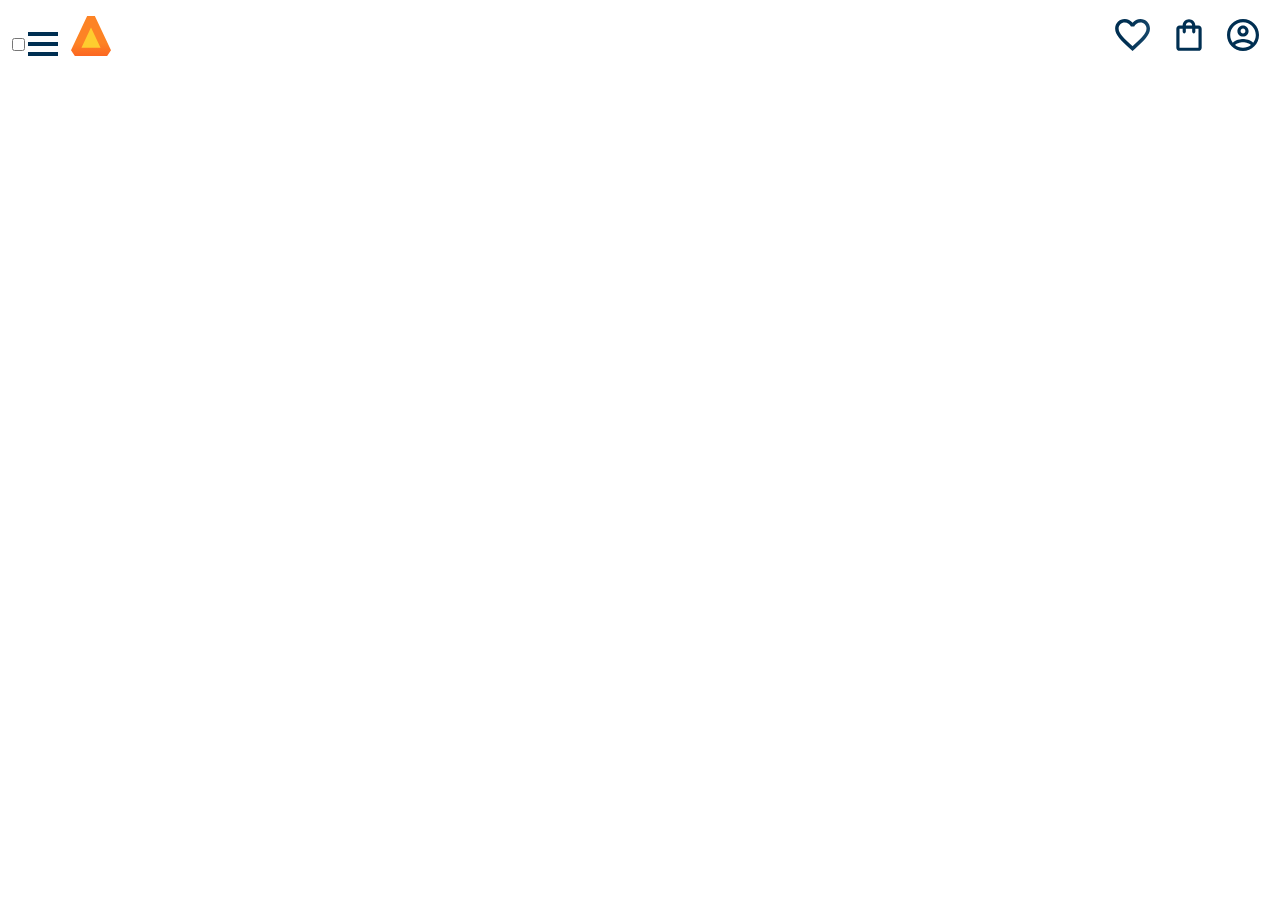
==== index.html @ a03c92f1 "Alfa 0.5V" ====
<!-- 
    
    Criador: Thiago Abraao
    Data inicial: 24/01/2024
    Data final: indefindo 
    Objetivo: Meu terceiro projeto da Alura 
    
-->

<!DOCTYPE html>
<html lang="pt_br">

<!-- --------------------------------------------------------------------------------------------------------------------- -->

<head>
   
    <meta charset="UTF-8">
    <meta name="viewport" content="width=device-width, initial-scale=1.0">
    <title>AluraBooks</title>
    
    <link rel="stylesheet" type="text/css" href="./CSS/reset.css"> 
    <link rel="stylesheet" type="text/css" href="./CSS/pagina-principal.css "> 
    <link rel="stylesheet" type="text/css" href="./CSS/header/pagina-principal.header.css "> 

</head>

<!-- --------------------------------------------------------------------------------------------------------------------- -->

<body class="pagina-principal">

    <header class="cabecalho">

        <section class="cabecalho__menu">

            <div class="container cabecalho__menu__esquerda">

                <input type="checkbox" id="menu" class="container__botao">
                <label for="menu"
                    
                    span class="cabecalho__menu__hamburguer">
                    </span>
                
                </label>
                
                <ul class="cabecalho__menu__lista__menu">

                    <li class="cabecalho__menu__lista__menu__titulo">
                        Categorias
                    </li>

                    <li class="cabecalho__menu__lista__menu__intem">
                        <a 
                        href= " " target="_blank" class="cabecalho__menu__lista__menu__link"> <!-- não vai ter link -->
                        Programação
                        </a>
                    </li>

                    <li class="cabecalho__menu__lista__menu__intem">
                        <a 
                        href= " " target="_blank" class="cabecalho__menu__lista__menu__link"> <!-- não vai ter link -->
                        front-end
                        </a>
                    </li>

                    <li class="cabecalho__menu__lista__menu__intem">
                        <a 
                        href= " " target="_blank" class="cabecalho__menu__lista__menu__link"> <!-- não vai ter link -->
                        infraestrutura
                        </a>
                    </li>

                    <li class="cabecalho__menu__lista__menu__intem">
                        <a 
                        href= " " target="_blank" class="cabecalho__menu__lista__menu__link"> <!-- não vai ter link -->
                        business
                        </a>
                    </li>

                    <li class="cabecalho__menu__lista__menu__intem">
                        <a 
                        href= " " target="_blank" class="cabecalho__menu__lista__menu__link"> <!-- não vai ter link -->
                        desing & ux
                        </a>
                    </li>

                </ul>
            
                <img class="container__imagem"
                            
                    src="./Imagens/imagens-codigo/Logo.svg"  alt="icone do site" 
                    
                >

            </div>

            <div class="container cabecalho__menu__direita">

                <a 
                        
                    href= " " target="_blank"> <!-- não vai ter link -->
                    <img class="container__imagem" src="./Imagens/imagens-codigo/Favoritos.svg" alt="icone dos favoritos" >  
                        
                </a>

                <a 
                        
                    href= " " target="_blank"> <!-- não vai ter link -->
                    <img class="container__imagem" src="./Imagens/imagens-codigo/Compras.svg" alt="icone do carrinho de compras"  >  
                        
                </a>

                <a 
                        
                    href= " " target="_blank"> <!-- não vai ter link -->
                    <img class="container__imagem" src="./Imagens/imagens-codigo/Usuario.svg" alt="icone do perfil de usuario"  > 
                        
                </a>

            </div>

        </section>

    </header>

    <!-- --------------------------------------------------------------------------------------------------------------------- -->

    <main>

        <!-- sem conteudo ainda -->

    </main>

    <!-- --------------------------------------------------------------------------------------------------------------------- -->

    <footer>

        <!-- sem conteudo ainda -->

    </footer>

    <!-- --------------------------------------------------------------------------------------------------------------------- -->

</body>    

<!-- --------------------------------------------------------------------------------------------------------------------- -->

</html>
---- CSS/pagina-principal.css ----
/* fontes */

@import url('https://fonts.googleapis.com/css2?family=Poppins:wght@300;400;500;700&display=swap');

/* Variaveis globais */
:root {

    /* estilização */
    --cor-primaria: #FFFFFF;
    --cor-secundaria: #000000;
    --cor-terciaria: linear-gradient(98deg, #002F52 35.49%, #326589 165.37%);
    --cor-quartenaria: #EB9B00;

    --cor-primaria-interacao: #d3d3d3;

    --fonte-principal: "Poppins"

}

/* pagina toda */
.pagina-principal {

    /* estilização */
    background-color: var(--cor-primaria);
    font-family: var(--fonte-principal);
    font-size: 16px;
    font-weight: 400;

}

/* conteudo central da pagina */
/* _______________________________________________________________________________________ */

/*sem conteudo ainda*/

/* conteudo rodape da pagina */
/* _______________________________________________________________________________________ */

/*sem conteudo ainda*/

/* resposividade para celular */
/* _______________________________________________________________________________________ */

/*sem conteudo ainda*/
---- CSS/header/pagina-principal.header.css ----
/* conteudo cabecalho da pagina */
/* _______________________________________________________________________________________ */

@import url(./pagina-principal.header.hamburgue.css);

.cabecalho__menu {

    display: flex;
    align-items: center;
    justify-content: space-between;

    margin: 1em 0.5em 1em 0.5em;
    position: relative;

}

.container__botao:checked ~ .cabecalho__menu__lista__menu{

    display: block;

}     

.cabecalho__menu__lista__menu {

    display: none;
    position: absolute;
    top: 100%;
    width: 55vw;
    background-color: var(--cor-primaria-interacao);
    box-shadow: 5px 5px 10px rgba(0, 0, 0, 0.3);

}    

.container {

    display: flex;
    align-items: center;

}

.cabecalho__menu__lista__menu__titulo {

    padding: 1em;
    color: var(--cor-quartenaria);
    font-weight: 700;
}  

.cabecalho__menu__lista__menu__intem {

    padding: 1em;

}

.cabecalho__menu__lista__menu__link {

    background: var(--cor-terciaria);
    background-clip: text;
    -webkit-background-clip: text;
    -webkit-text-fill-color: transparent;
    text-transform: uppercase;

}    

.container__imagem {

    margin: 0em 0.8em 1em 0.8em;

}
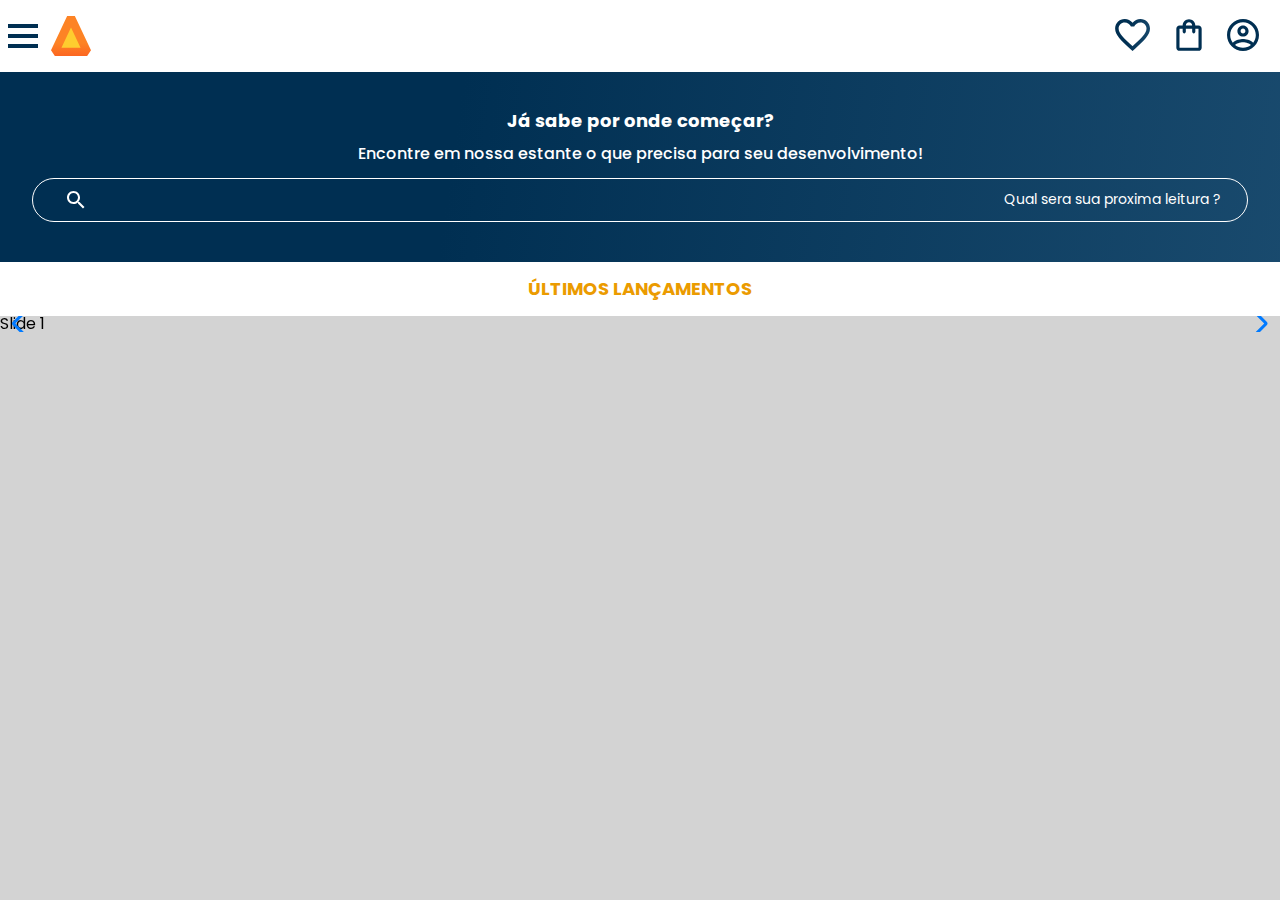
==== commit 9b5ae72d: "Alfa 0.5V" ====
--- a/index.html
+++ b/index.html
@@ -19,8 +19,15 @@
     <title>AluraBooks</title>
     
     <link rel="stylesheet" type="text/css" href="./CSS/reset.css"> 
+
+    <link
+    rel="stylesheet"
+    href="https://cdn.jsdelivr.net/npm/swiper@11/swiper-bundle.min.css"
+    />
+
     <link rel="stylesheet" type="text/css" href="./CSS/pagina-principal.css "> 
     <link rel="stylesheet" type="text/css" href="./CSS/header/pagina-principal.header.css "> 
+    <link rel="stylesheet" type="text/css" href="./CSS/Main/pagina-principal.main.css "> 
 
 </head>
 
@@ -112,7 +119,7 @@
                 <a 
                         
                     href= " " target="_blank"> <!-- não vai ter link -->
-                    <img class="container__imagem" src="./Imagens/imagens-codigo/Usuario.svg" alt="icone do perfil de usuario"  > 
+                    <img class="container__imagem" src="./Imagens/imagens-codigo/Usuario.svg" alt="icone do perfil de usuario"> 
                         
                 </a>
 
@@ -124,21 +131,78 @@
 
     <!-- --------------------------------------------------------------------------------------------------------------------- -->
 
-    <main>
+    <main class="conteudo__principal">
+
+        <section class="conteudo__principal__banner">
+
+            <h2 class="conteudo__principal__banner__titulo">
+
+                Já sabe por onde começar?
+
+            </h2>
+
+            <p class="conteudo__principal__banner__paragrafo">
+
+                Encontre em nossa estante o que precisa para seu desenvolvimento!
+
+            </p>
+
+            <input type="search" class="conteudo__principal__banner__caixa__de__pesquisa" placeholder="Qual sera sua proxima leitura ?">
+
+
+        </section>
+
+        <section class="conteudo__principal__carrossel">
+
+            <h2  class="conteudo__principal__carrossel__titulo">
+
+                últimos lançamentos
+
+            </h2>
+
+            <!-- Slider main container -->
+            <div class="swiper">
+            <!-- Additional required wrapper -->
+            <div class="swiper-wrapper">
+            <!-- Slides -->
+            <div class="swiper-slide">Slide 1</div>
+            <div class="swiper-slide">Slide 2</div>
+            <div class="swiper-slide">Slide 3</div>
+            ...
+            </div>
+            <!-- If we need pagination -->
+            <div class="swiper-pagination"></div>
+  
+            <!-- If we need navigation buttons -->
+            <div class="swiper-button-prev"></div>
+            <div class="swiper-button-next"></div>
+  
+            <!-- If we need scrollbar -->
+            <div class="swiper-scrollbar"></div>
+            </div>
+            
+        </section>
+
+        <section class="conteudo__principal__card__sugestao">
+
+            <!-- sem conteudo ainda -->
+
+        </section>
+
+    </main>
+
+    <!-- --------------------------------------------------------------------------------------------------------------------- -->
+
+    <footer>
 
         <!-- sem conteudo ainda -->
 
-    </main>
+    </footer>
 
     <!-- --------------------------------------------------------------------------------------------------------------------- -->
 
-    <footer>
-
-        <!-- sem conteudo ainda -->
-
-    </footer>
-
-    <!-- --------------------------------------------------------------------------------------------------------------------- -->
+
+    <script src="https://cdn.jsdelivr.net/npm/swiper@11/swiper-bundle.min.js"></script>
 
 </body>    
 
--- a/CSS/pagina-principal.css
+++ b/CSS/pagina-principal.css
@@ -1,3 +1,6 @@
+/* todo o conteudo da pagina  */
+/* _______________________________________________________________________________________ */
+
 /* fontes */
 
 @import url('https://fonts.googleapis.com/css2?family=Poppins:wght@300;400;500;700&display=swap');
@@ -10,7 +13,9 @@
     --cor-secundaria: #000000;
     --cor-terciaria: linear-gradient(98deg, #002F52 35.49%, #326589 165.37%);
     --cor-quartenaria: #EB9B00;
+    --cor-quintenaria: #d3d3d3;
 
+    
     --cor-primaria-interacao: #d3d3d3;
 
     --fonte-principal: "Poppins"
@@ -21,7 +26,7 @@
 .pagina-principal {
 
     /* estilização */
-    background-color: var(--cor-primaria);
+    background-color: var(--cor-quintenaria);
     font-family: var(--fonte-principal);
     font-size: 16px;
     font-weight: 400;
--- a/CSS/header/pagina-principal.header.css
+++ b/CSS/header/pagina-principal.header.css
@@ -2,6 +2,12 @@
 /* _______________________________________________________________________________________ */
 
 @import url(./pagina-principal.header.hamburgue.css);
+
+.cabecalho {
+
+    background-color: var(--cor-primaria);
+
+}   
 
 .cabecalho__menu {
 
@@ -9,22 +15,28 @@
     align-items: center;
     justify-content: space-between;
 
-    margin: 1em 0.5em 1em 0.5em;
+    padding: 1em 0.5em 1em 0.5em;
     position: relative;
 
 }
+
+.container__botao {
+
+    display: none;
+
+}    
 
 .container__botao:checked ~ .cabecalho__menu__lista__menu{
 
     display: block;
 
-}     
+}
 
 .cabecalho__menu__lista__menu {
 
     display: none;
     position: absolute;
-    top: 100%;
+    top: 130%;
     width: 55vw;
     background-color: var(--cor-primaria-interacao);
     box-shadow: 5px 5px 10px rgba(0, 0, 0, 0.3);
@@ -36,7 +48,9 @@
     display: flex;
     align-items: center;
 
+
 }
+
 
 .cabecalho__menu__lista__menu__titulo {
 
@@ -63,6 +77,6 @@
 
 .container__imagem {
 
-    margin: 0em 0.8em 1em 0.8em;
+    margin: 0em 0.8em 0em 0.8em;
 
 }   
--- a/CSS/Main/pagina-principal.main.css
+++ b/CSS/Main/pagina-principal.main.css
@@ -0,0 +1,6 @@
+/* todo o conteudo principal  */
+/* _______________________________________________________________________________________ */
+
+@import url("../Main/pagina-principal.main-banner.css");
+@import url("../Main/pagina-principal.main-carrossel.css");
+
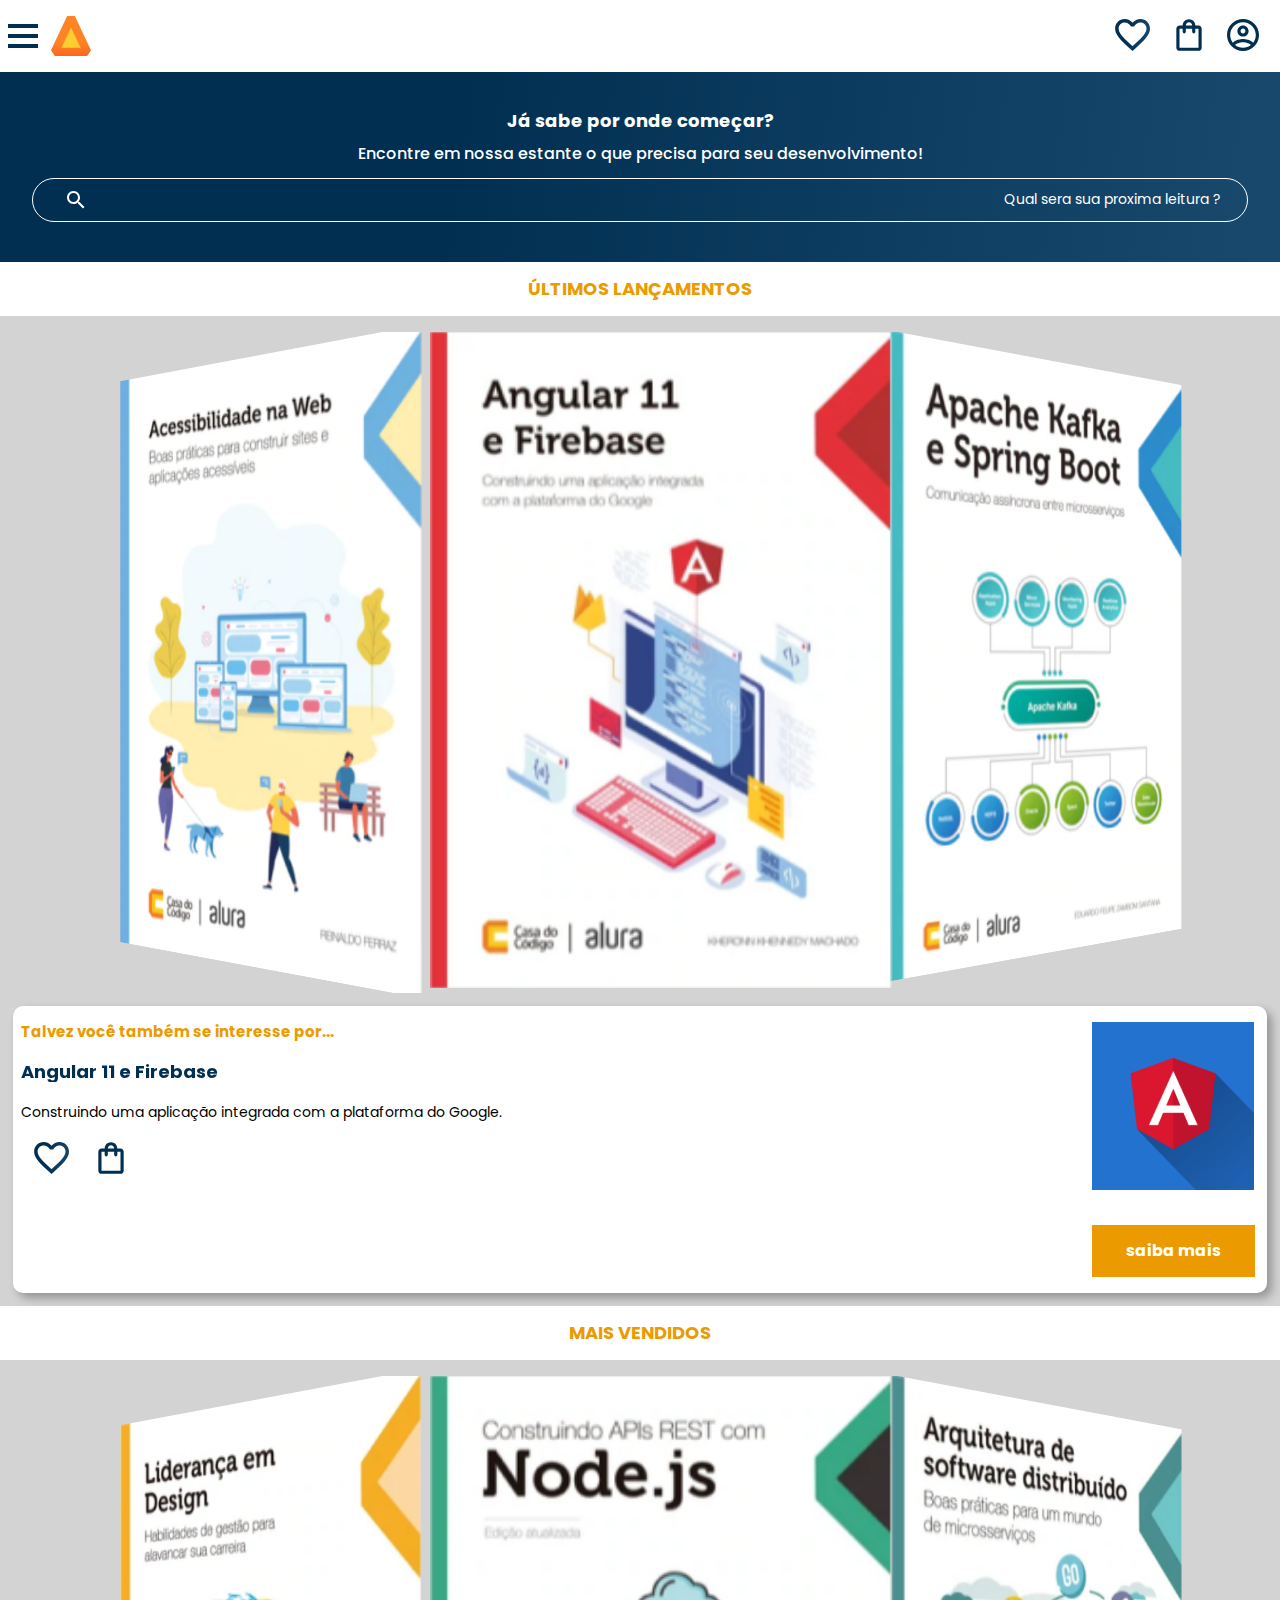
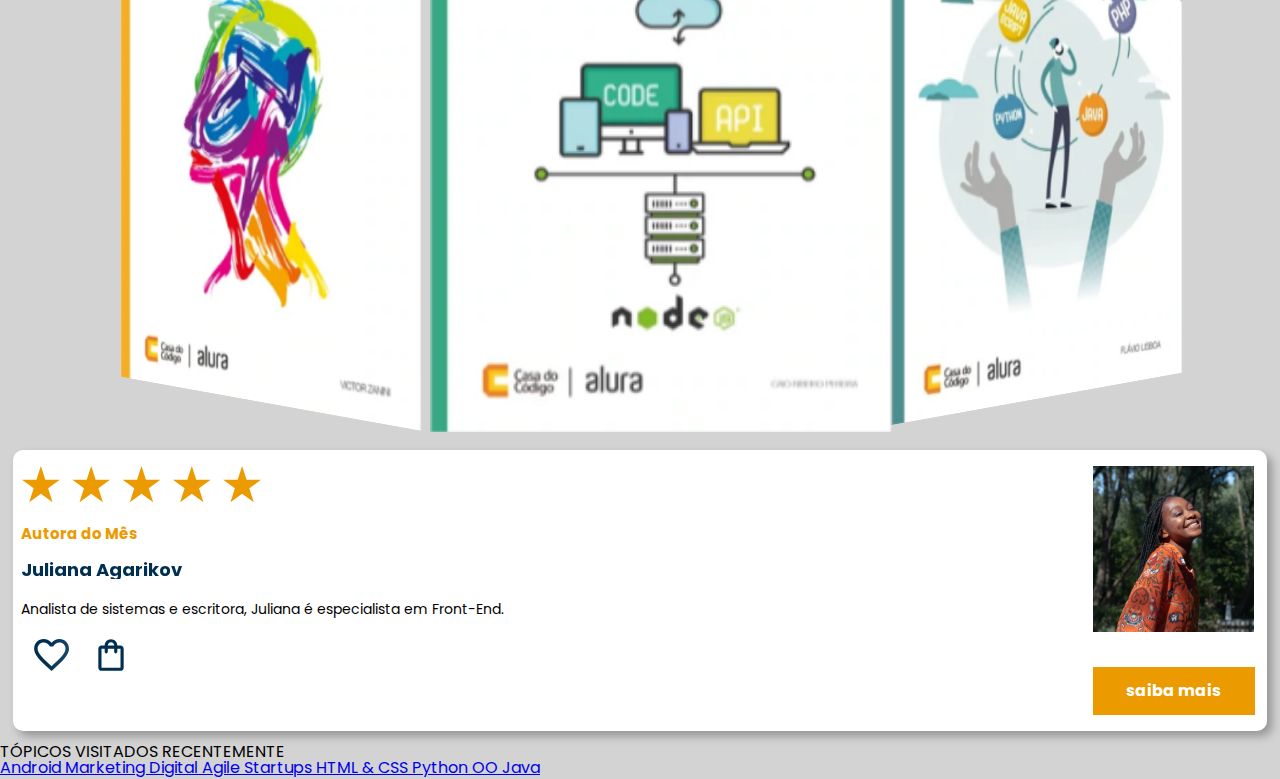
==== commit 0f86e7ae: "Beta.0.5V" ====
--- a/index.html
+++ b/index.html
@@ -165,30 +165,235 @@
             <!-- Additional required wrapper -->
             <div class="swiper-wrapper">
             <!-- Slides -->
-            <div class="swiper-slide">Slide 1</div>
-            <div class="swiper-slide">Slide 2</div>
-            <div class="swiper-slide">Slide 3</div>
+            <div class="swiper-slide"><img src="./Imagens/imagens-codigo/Livros/Acessibilidade.png" alt=""></div>
+            <div class="swiper-slide"><img src="./Imagens/imagens-codigo/Livros/Angular.png" alt=""></div>
+            <div class="swiper-slide"><img src="./Imagens/imagens-codigo/Livros/ApacheKafka.png" alt=""></div>
+            <div class="swiper-slide"><img src="./Imagens/imagens-codigo/Livros/Arquitetura.png" alt=""></div>
+            <div class="swiper-slide"><img src="./Imagens/imagens-codigo/Livros/Construct2.png" alt=""></div>
+            <div class="swiper-slide"><img src="./Imagens/imagens-codigo/Livros/Gestão.png" alt=""></div>
+            <div class="swiper-slide"><img src="./Imagens/imagens-codigo/Livros/Gestão2.png" alt=""></div>
+            <div class="swiper-slide"><img src="./Imagens/imagens-codigo/Livros/Guia Front-end.png" alt=""></div>
+            <div class="swiper-slide"><img src="./Imagens/imagens-codigo/Livros/Javascript.png" alt=""></div>
+            <div class="swiper-slide"><img src="./Imagens/imagens-codigo/Livros/Liderança.png" alt=""></div>
+            <div class="swiper-slide"><img src="./Imagens/imagens-codigo/Livros/MEAN.png" alt=""></div>
+            <div class="swiper-slide"><img src="./Imagens/imagens-codigo/Livros/MetricasAgeis.png" alt=""></div>
+            <div class="swiper-slide"><img src="./Imagens/imagens-codigo/Livros/Nodejs.png" alt=""></div>
+            <div class="swiper-slide"><img src="./Imagens/imagens-codigo/Livros/Portugol.png" alt=""></div>
+            <div class="swiper-slide"><img src="./Imagens/imagens-codigo/Livros/ReactNative.png" alt=""></div>
+            <div class="swiper-slide"><img src="./Imagens/imagens-codigo/Livros/Tuning.png" alt=""></div>
+            <div class="swiper-slide"><img src="./Imagens/imagens-codigo/Livros/UX.png" alt=""></div>
             ...
             </div>
-            <!-- If we need pagination -->
-            <div class="swiper-pagination"></div>
-  
+            
             <!-- If we need navigation buttons -->
             <div class="swiper-button-prev"></div>
             <div class="swiper-button-next"></div>
   
-            <!-- If we need scrollbar -->
-            <div class="swiper-scrollbar"></div>
             </div>
             
         </section>
 
         <section class="conteudo__principal__card__sugestao">
 
-            <!-- sem conteudo ainda -->
-
-        </section>
-
+            <div class="conteudo__principal__card__sugestao__esquerda">
+
+                <h3 class="conteudo__principal__card__sugestao__titulo" >
+                    
+                    Talvez você também se interesse por...
+                
+                </h3>
+
+                <h3 class="conteudo__principal__card__sugestao__frase__em__destaque">
+
+                    <strong> Angular 11 e Firebase </strong>
+
+                </h3>
+
+                <p class="conteudo__principal__card__sugestao__paragrafo">
+
+                    Construindo uma aplicação integrada com a plataforma do Google.
+
+                </p>
+
+                <div class="conteudo__principal__card__sugestao__direta__icones">
+
+                    <img class="container__imagem" src="./Imagens/imagens-codigo/Favoritos.svg" alt="favorito" >
+
+                    <img class="container__imagem" src="./Imagens/imagens-codigo/Compras.svg" alt="carrinho de compras" >
+
+                </div>
+
+            </div>
+
+            <div class="conteudo__principal__card__sugestao__direita">
+
+                <img class="container__imagem" src="./Imagens/imagens-codigo/Perfil-escritora 2.png" alt="icone do Angular" >  
+
+                <a class="conteudo__principal__card__sugestao__botao"
+                            
+                    href= " " target="_blank"> <!-- não vai ter link -->
+                    saiba mais 
+                            
+                </a>
+
+            </div>
+
+        </section>
+
+        <section class="conteudo__principal__carrossel">
+            <h2 class="conteudo__principal__carrossel__titulo">Mais vendidos</h2>
+        
+            <!-- Slider main container -->
+            <div class="swiper">
+                <!-- Additional required wrapper -->
+                <div class="swiper-wrapper">
+                    <!-- Slides with a different random order -->
+                    <div class="swiper-slide"><img src="./Imagens/imagens-codigo/Livros/Liderança.png" alt=""></div>
+                    <div class="swiper-slide"><img src="./Imagens/imagens-codigo/Livros/Nodejs.png" alt=""></div>
+                    <div class="swiper-slide"><img src="./Imagens/imagens-codigo/Livros/Arquitetura.png" alt=""></div>
+                    <div class="swiper-slide"><img src="./Imagens/imagens-codigo/Livros/ReactNative.png" alt=""></div>
+                    <div class="swiper-slide"><img src="./Imagens/imagens-codigo/Livros/MetricasAgeis.png" alt=""></div>
+                    <div class="swiper-slide"><img src="./Imagens/imagens-codigo/Livros/Construct2.png" alt=""></div>
+                    <div class="swiper-slide"><img src="./Imagens/imagens-codigo/Livros/Tuning.png" alt=""></div>
+                    <div class="swiper-slide"><img src="./Imagens/imagens-codigo/Livros/Javascript.png" alt=""></div>
+                    <div class="swiper-slide"><img src="./Imagens/imagens-codigo/Livros/Acessibilidade.png" alt=""></div>
+                    <div class="swiper-slide"><img src="./Imagens/imagens-codigo/Livros/ApacheKafka.png" alt=""></div>
+                    <div class="swiper-slide"><img src="./Imagens/imagens-codigo/Livros/Gestão.png" alt=""></div>
+                    <div class="swiper-slide"><img src="./Imagens/imagens-codigo/Livros/Portugol.png" alt=""></div>
+                    <div class="swiper-slide"><img src="./Imagens/imagens-codigo/Livros/Gestão2.png" alt=""></div>
+                    <div class="swiper-slide"><img src="./Imagens/imagens-codigo/Livros/Guia Front-end.png" alt=""></div>
+                    <div class="swiper-slide"><img src="./Imagens/imagens-codigo/Livros/UX.png" alt=""></div>
+                    <div class="swiper-slide"><img src="./Imagens/imagens-codigo/Livros/Angular.png" alt=""></div>
+                    <div class="swiper-slide"><img src="./Imagens/imagens-codigo/Livros/MEAN.png" alt=""></div>
+                    <!-- ... outras imagens ... -->
+                </div>
+                    
+                <!-- If we need navigation buttons -->
+                <div class="swiper-button-prev"></div>
+                <div class="swiper-button-next"></div>
+        
+            </div>
+        </section>
+        
+        <section class="conteudo__principal__card__autor__do__mes">
+            
+                <div class="conteudo__principal__card__autor__esquerda">
+
+                    <img class="estrelinas" src="./Imagens/imagens-codigo/Estrelinhas.svg" alt="estrelas" > 
+    
+                    <h3 class="conteudo__principal__card__sugestao__titulo" >
+                        
+                        Autora do Mês
+                    
+                    </h3>
+    
+                    <h3 class="conteudo__principal__card__sugestao__frase__em__destaque">
+    
+                        <strong> Juliana Agarikov </strong>
+    
+                    </h3>
+    
+                    <p class="conteudo__principal__card__sugestao__paragrafo">
+    
+                        Analista de sistemas e escritora, Juliana é especialista em Front-End. 
+    
+                    </p>
+    
+                    <div class="conteudo__principal__card__autor__direta__icones">
+    
+                        <img class="container__imagem" src="./Imagens/imagens-codigo/Favoritos.svg" alt="favorito" >
+    
+                        <img class="container__imagem" src="./Imagens/imagens-codigo/Compras.svg" alt="carrinho de compras" >
+    
+                    </div>
+    
+                </div>
+    
+                <div class="conteudo__principal__card__sugestao__direita">
+    
+                    <img class="container__imagem" src="./Imagens/imagens-codigo/Perfil-escritora 1.png" alt="autor do mes" >  
+    
+                    <a class="conteudo__principal__card__sugestao__botao"
+                                
+                        href= " " target="_blank"> <!-- não vai ter link -->
+                        saiba mais 
+                                
+                    </a>
+    
+                </div>
+
+        </section>
+
+        <section class="conteudo__principal__topicos">
+
+            <h4 class="conteudo__principal__topicos__titulo" >
+                        
+                TÓPICOS VISITADOS RECENTEMENTE
+            
+            </h4>
+
+            <div class="conteudo__principal__topicos__titulo__todos__os_botoes" >
+
+                <a class="conteudo__principal__topicos__titulo__botao"
+                                    
+                    href= " " target="_blank"> <!-- não vai ter link -->
+                    Android 
+                                    
+                </a>
+
+                <a class="conteudo__principal__topicos__titulo__botao"
+                                    
+                    href= " " target="_blank"> <!-- não vai ter link -->
+                    Marketing Digital 
+                                    
+                </a>
+
+                <a class="conteudo__principal__topicos__titulo__botao"
+                                    
+                    href= " " target="_blank"> <!-- não vai ter link -->
+                    Agile
+                                    
+                </a>
+
+                <a class="conteudo__principal__topicos__titulo__botao"
+                                    
+                    href= " " target="_blank"> <!-- não vai ter link -->
+                    Startups 
+                                    
+                </a>
+
+                <a class="conteudo__principal__topicos__titulo__botao"
+                                    
+                    href= " " target="_blank"> <!-- não vai ter link -->
+                    HTML & CSS 
+                                    
+                </a>
+                
+                <a class="conteudo__principal__topicos__titulo__botao"
+                                    
+                    href= " " target="_blank"> <!-- não vai ter link -->
+                    Python 
+                                    
+                </a>
+
+                <a class="conteudo__principal__topicos__titulo__botao"
+                                    
+                    href= " " target="_blank"> <!-- não vai ter link -->
+                    OO 
+                                    
+                </a>
+
+                <a class="conteudo__principal__topicos__titulo__botao"
+                                    
+                    href= " " target="_blank"> <!-- não vai ter link -->
+                    Java 
+                                    
+                </a>
+
+            </div>
+
+        </section>
+        
     </main>
 
     <!-- --------------------------------------------------------------------------------------------------------------------- -->
@@ -201,9 +406,32 @@
 
     <!-- --------------------------------------------------------------------------------------------------------------------- -->
 
-
     <script src="https://cdn.jsdelivr.net/npm/swiper@11/swiper-bundle.min.js"></script>
-
+    <script>
+
+        const swiper = new Swiper('.swiper', {
+        speed: 400,
+        spaceBetween: 10,
+        slidesPerView: 3,
+        effect: 'coverflow',
+        
+        autoplay: {
+            
+            delay: 2000,
+        
+        },
+
+        coverflowEffect: {
+            
+            rotate: 30,
+            slideShadows: false,
+            rotate: -30,
+        },   
+
+    });
+    </script>
+
+    
 </body>    
 
 <!-- --------------------------------------------------------------------------------------------------------------------- -->
--- a/CSS/Main/pagina-principal.main.css
+++ b/CSS/Main/pagina-principal.main.css
@@ -3,4 +3,6 @@
 
 @import url("../Main/pagina-principal.main-banner.css");
 @import url("../Main/pagina-principal.main-carrossel.css");
+@import url("../Main/pagina-principal.main-cartao.css");
+@import url("../Main/pagina-principal.main-topico.css");
 
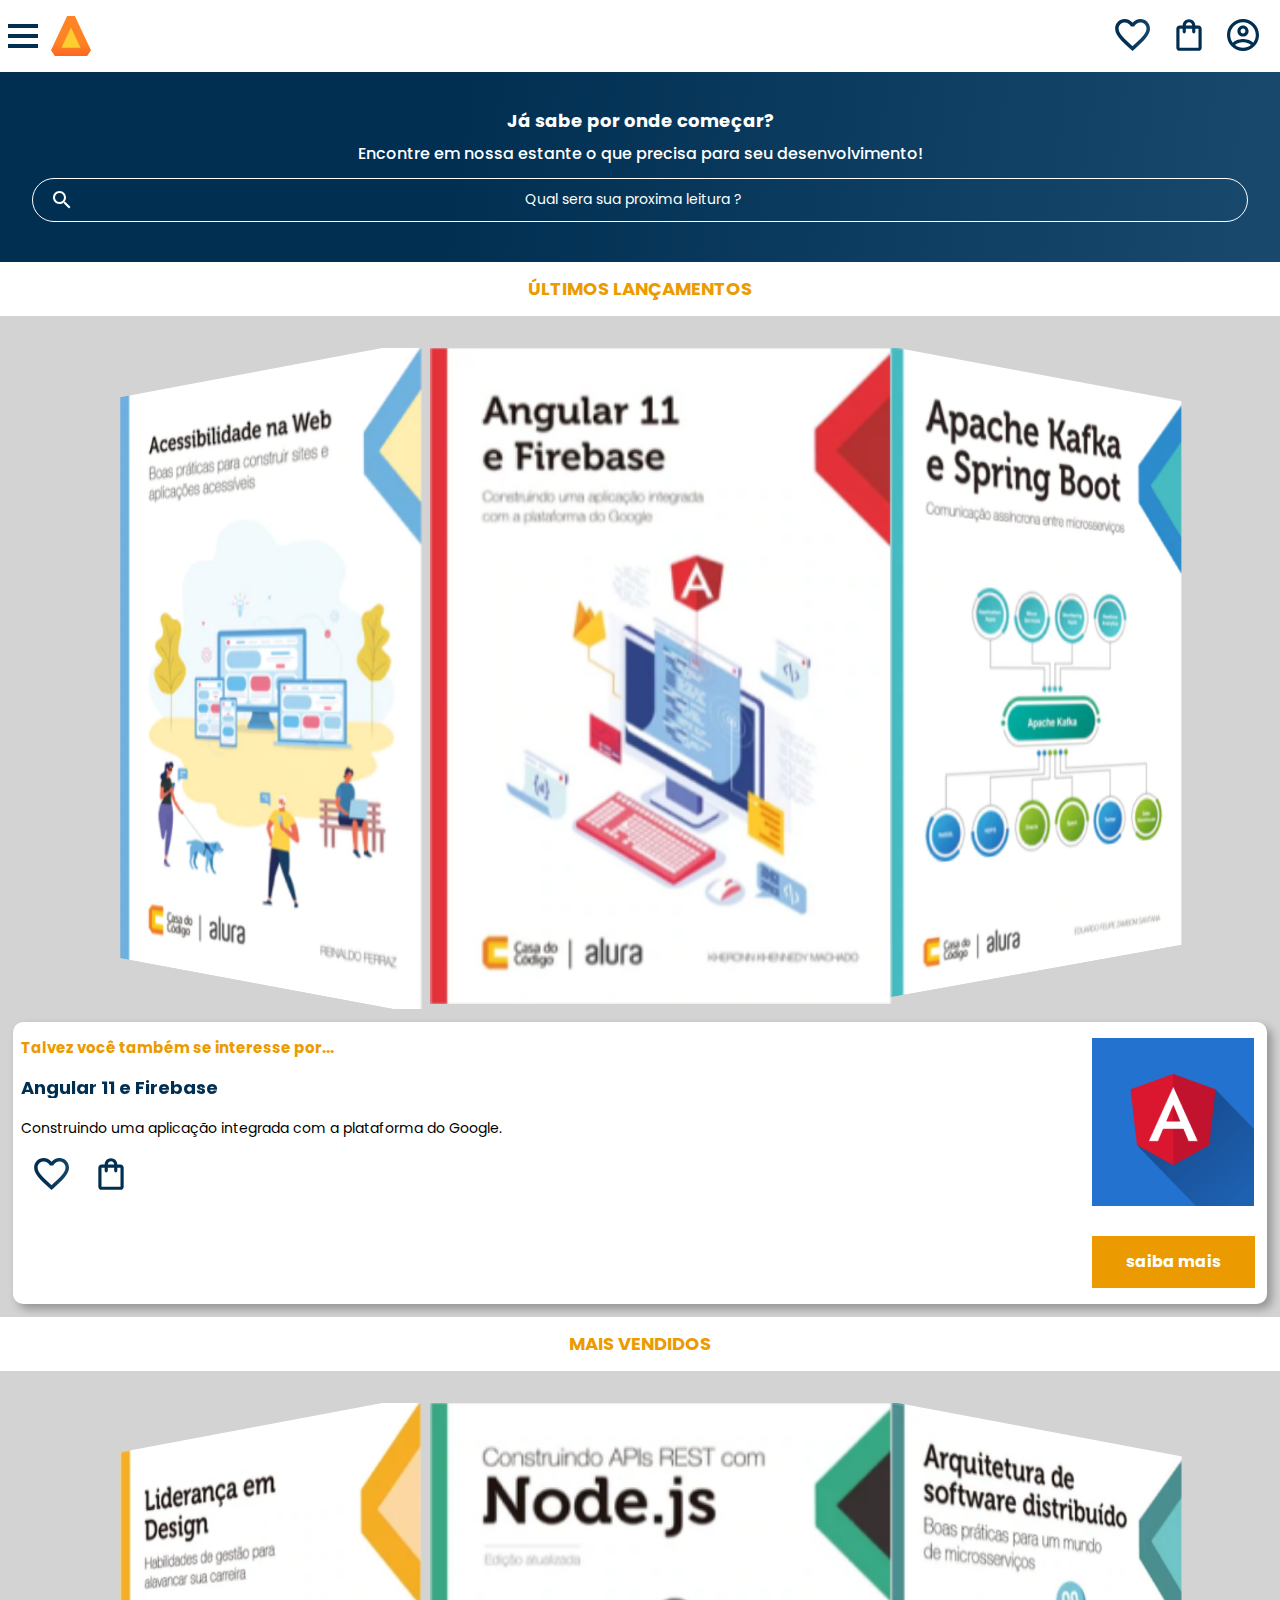
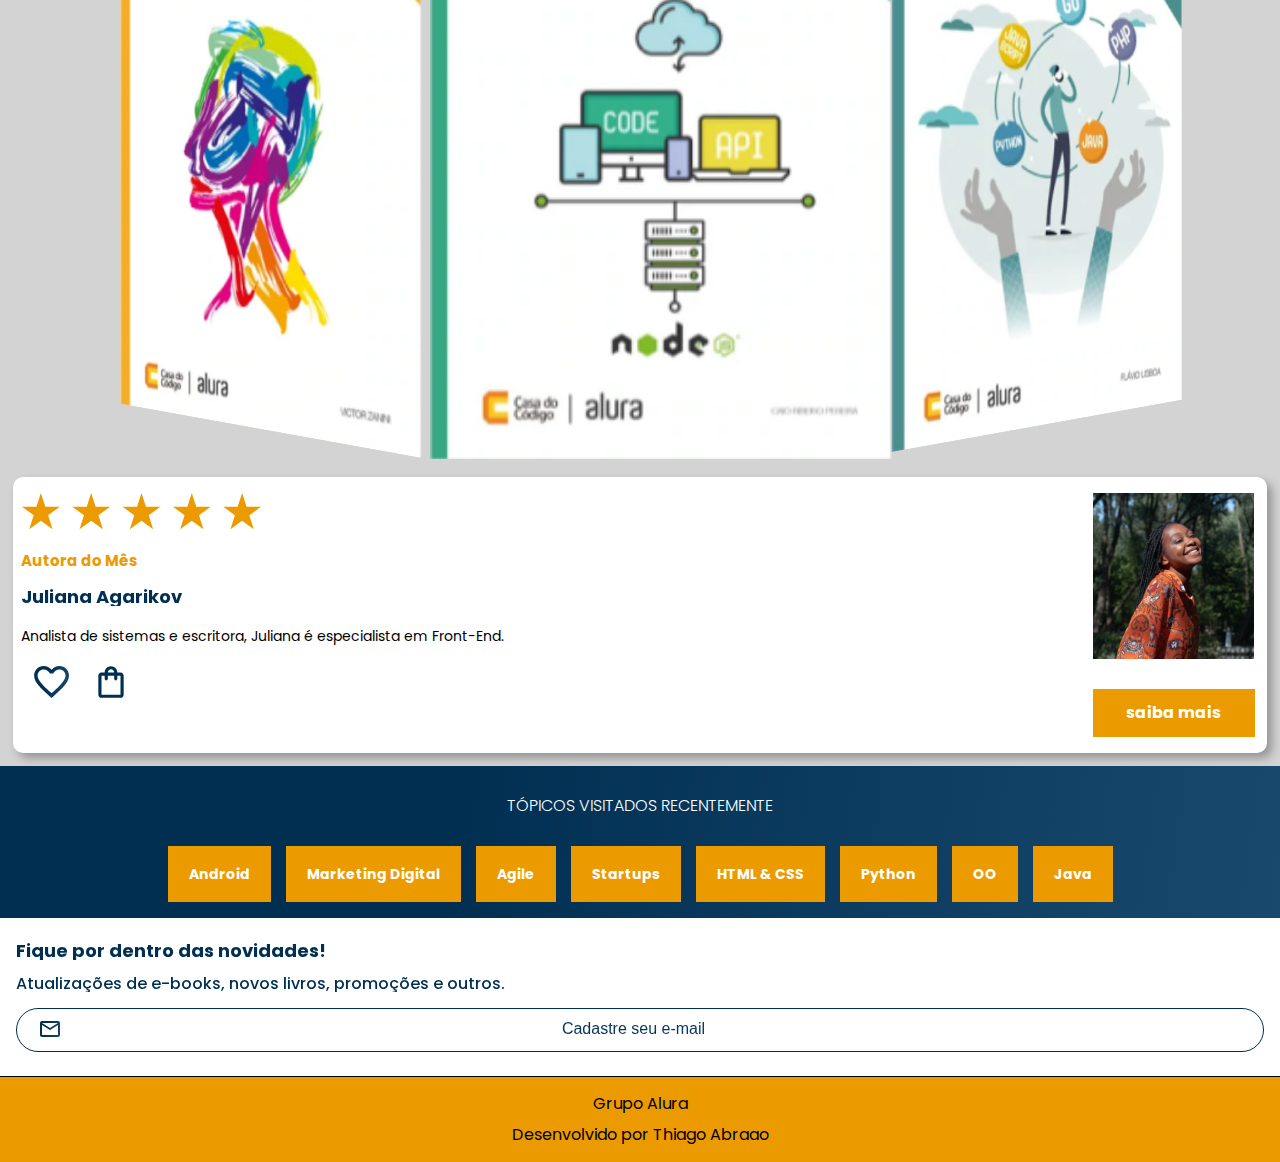
==== commit 08055dda: "versão mobile pronta" ====
--- a/index.html
+++ b/index.html
@@ -28,6 +28,8 @@
     <link rel="stylesheet" type="text/css" href="./CSS/pagina-principal.css "> 
     <link rel="stylesheet" type="text/css" href="./CSS/header/pagina-principal.header.css "> 
     <link rel="stylesheet" type="text/css" href="./CSS/Main/pagina-principal.main.css "> 
+    <link rel="stylesheet" type="text/css" href="./CSS/foolder/conteudo__final__rodape.css ">
+    
 
 </head>
 
@@ -393,14 +395,47 @@
             </div>
 
         </section>
-        
+
+        <section class="conteudo__principal__cadastro__de__mail">
+
+            <h3 class="conteudo__principal__cadastro__de__mail__titulo">
+
+                Fique por dentro das novidades!
+
+            </h3>
+
+            <p class="conteudo__principal__cadastro__de__mail__paragrafo">
+
+                Atualizações de e-books, novos livros, promoções e outros.
+
+            </p>
+
+            <input type="search" class="conteudo__principal__cadastro__de__mail__caixa__de__pesquisa" placeholder="Cadastre seu e-mail">
+
+        </section>
+      
     </main>
 
     <!-- --------------------------------------------------------------------------------------------------------------------- -->
 
-    <footer>
-
-        <!-- sem conteudo ainda -->
+    <footer class="conteudo__final">
+
+        <section class="conteudo__final__rodape">
+
+            <p class="conteudo__final__rodape__texto">
+
+                Grupo Alura
+
+            </p>
+
+            <p class="conteudo__final__rodape__texto">
+
+                Desenvolvido por Thiago Abraao
+
+            </p>
+
+            
+        </section>
 
     </footer>
 
--- a/CSS/header/pagina-principal.header.css
+++ b/CSS/header/pagina-principal.header.css
@@ -36,7 +36,7 @@
 
     display: none;
     position: absolute;
-    top: 130%;
+    top: 100%;
     width: 55vw;
     background-color: var(--cor-primaria-interacao);
     box-shadow: 5px 5px 10px rgba(0, 0, 0, 0.3);
--- a/CSS/Main/pagina-principal.main.css
+++ b/CSS/Main/pagina-principal.main.css
@@ -5,4 +5,5 @@
 @import url("../Main/pagina-principal.main-carrossel.css");
 @import url("../Main/pagina-principal.main-cartao.css");
 @import url("../Main/pagina-principal.main-topico.css");
+@import url("../Main/pagina-principal.main-cadastro__de__mail.css");
 
--- a/CSS/foolder/conteudo__final__rodape.css
+++ b/CSS/foolder/conteudo__final__rodape.css
@@ -0,0 +1,22 @@
+/* conteudo final rodape */
+/* _______________________________________________________________________________________ */
+
+.conteudo__final__rodape {
+
+    display: flex;
+    flex-direction: column;
+    background-color: var(--cor-quartenaria);
+    border-top: 1px solid var(--cor-secundaria);
+    padding: 1.2em 0.5em 1.2em 0.5em;
+    gap: 15px;
+  
+}    
+
+.conteudo__final__rodape__texto {
+
+    font-size: 16px;
+    font-weight: 400;
+    color: var(--cor-secundaria);
+    text-align: center;
+
+}    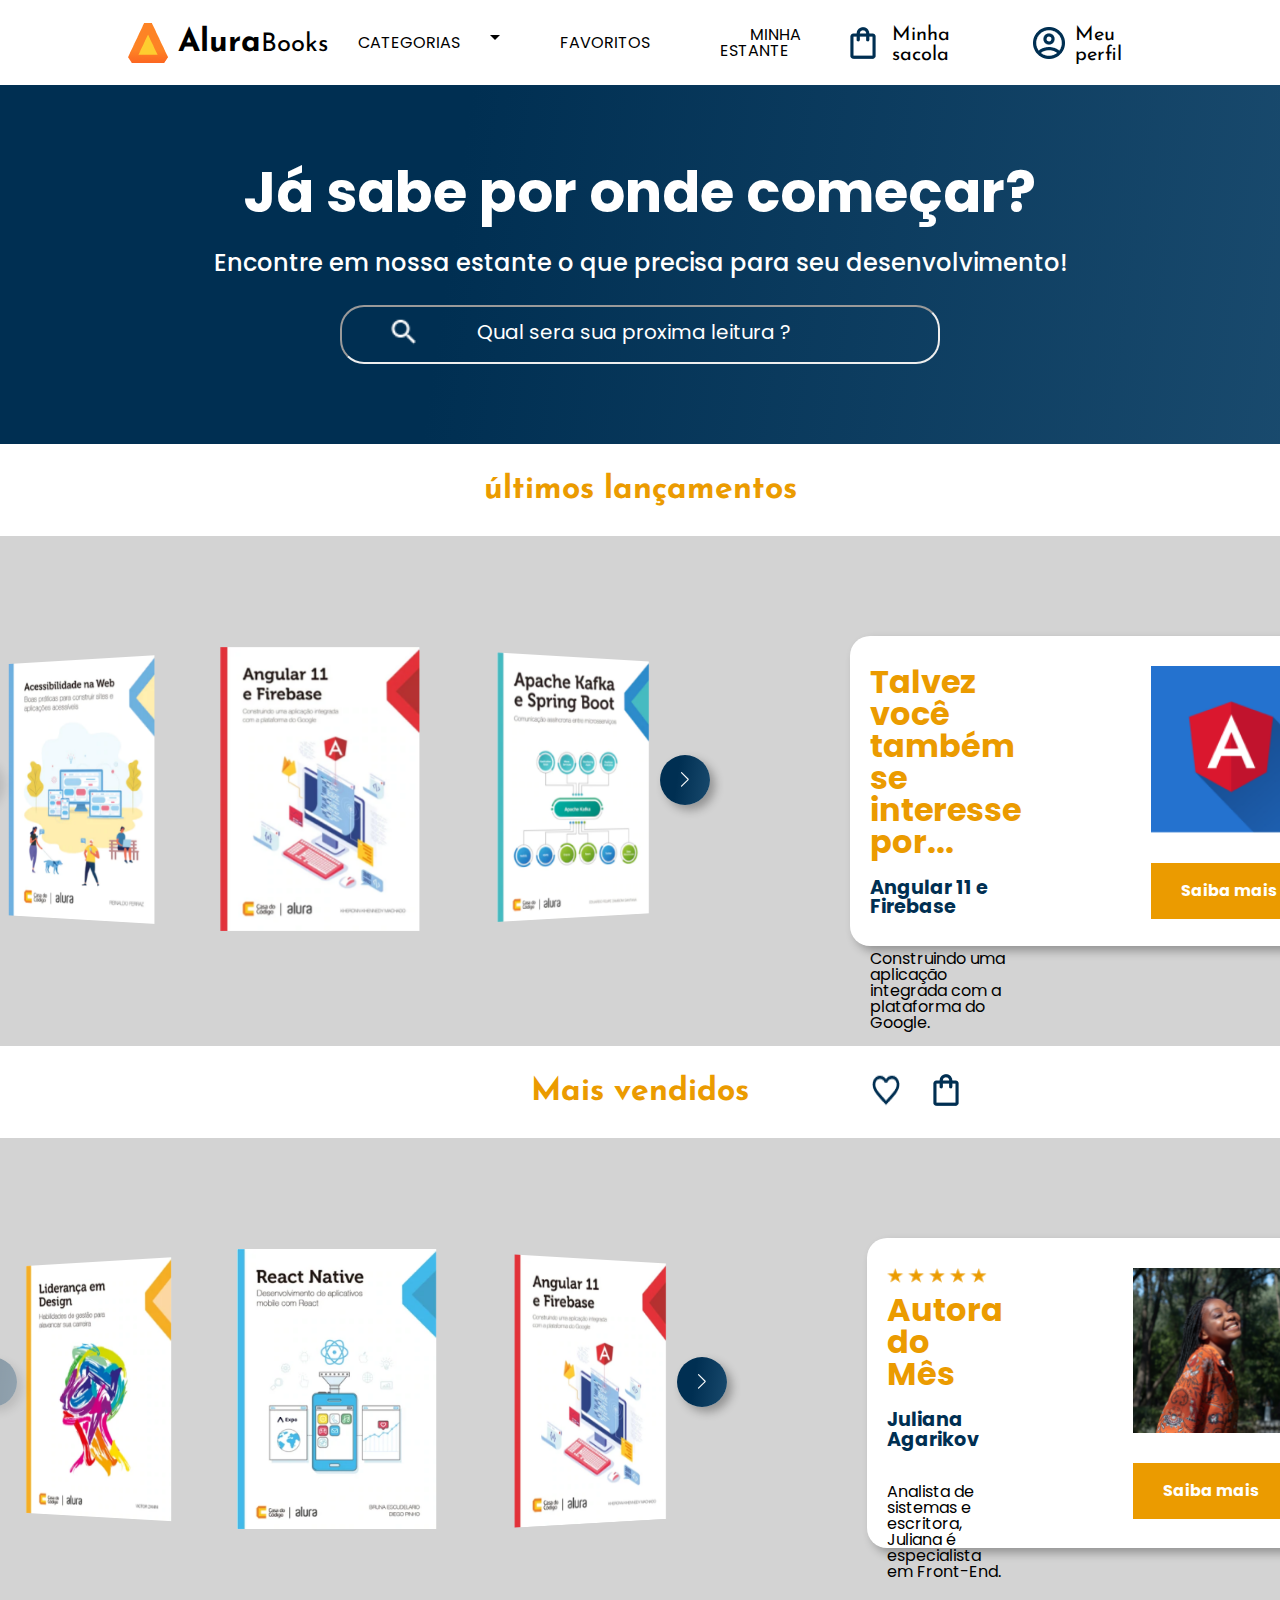
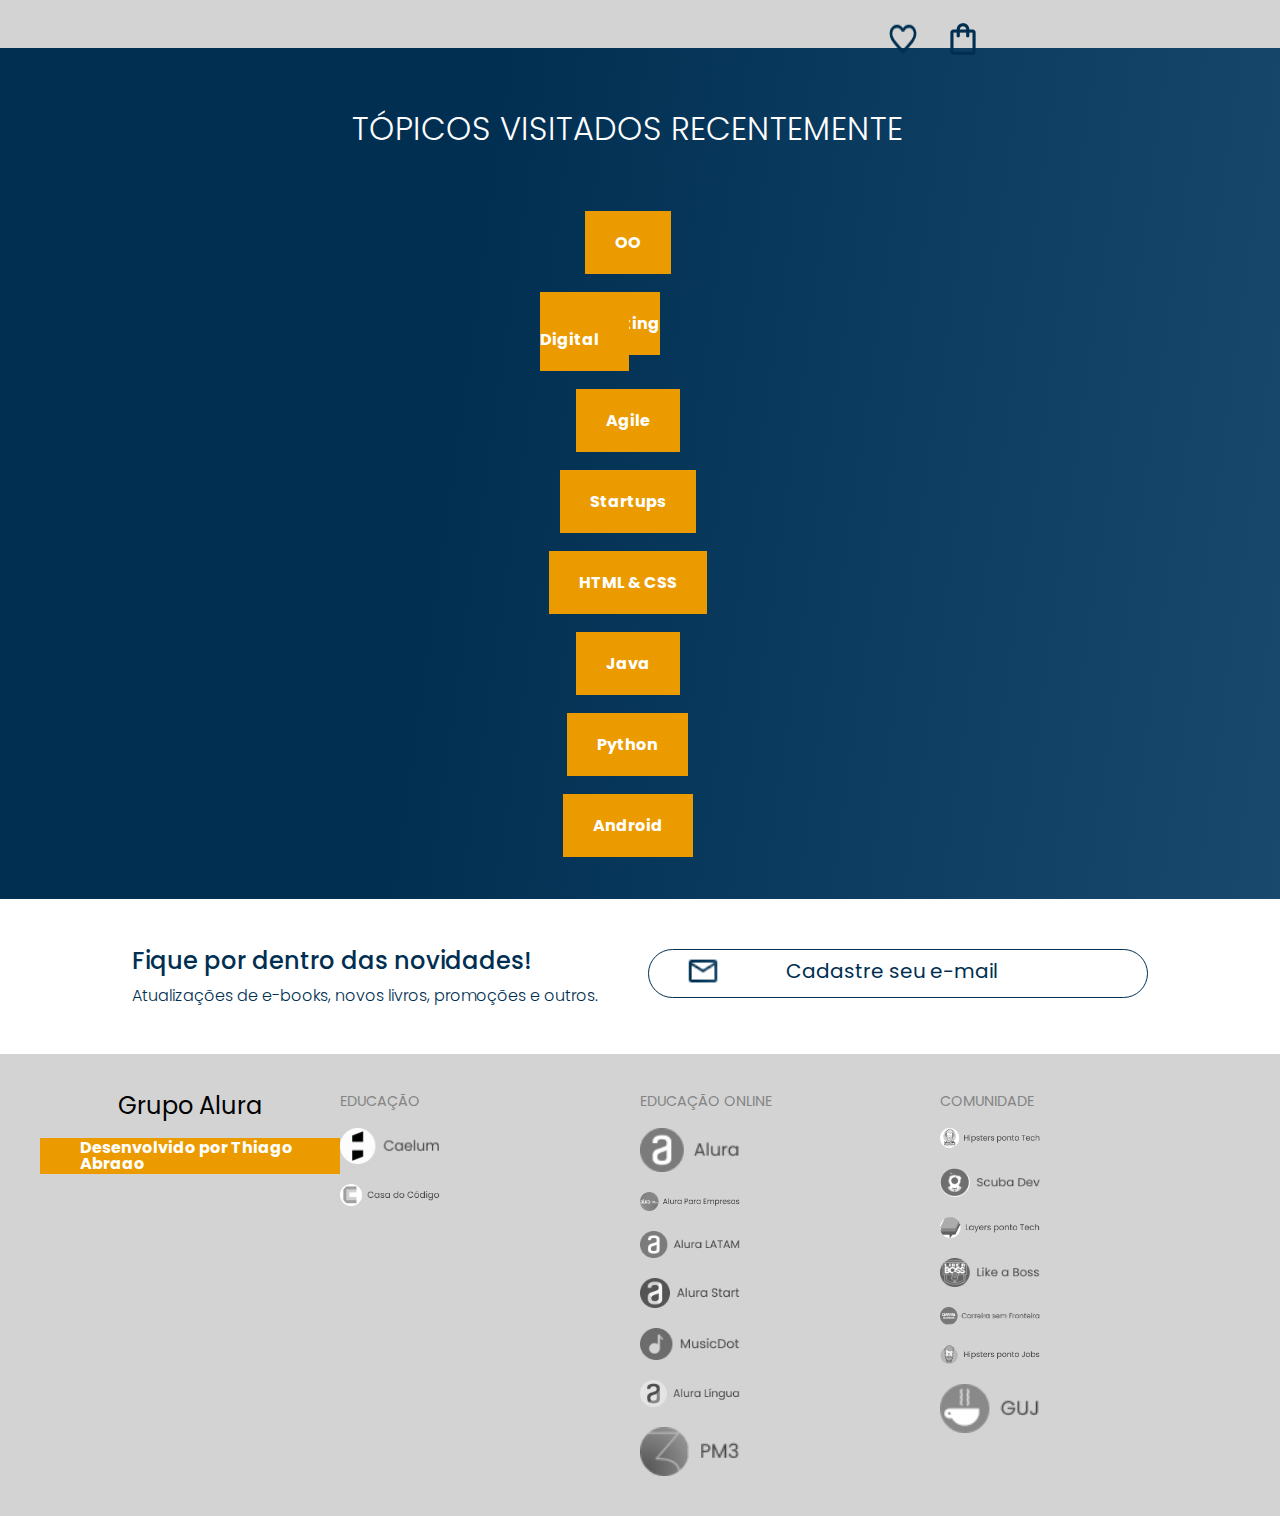
==== commit 0b8008b2: "refiz" ====
--- a/index.html
+++ b/index.html
@@ -1,9 +1,9 @@
 <!-- 
     
     Criador: Thiago Abraao
-    Data inicial: 24/01/2024
+    Data inicial: 02/02/2024
     Data final: indefindo 
-    Objetivo: Meu terceiro projeto da Alura 
+    Objetivo: Meu terceiro projeto do Alura (refazendo para ajustar alguns erros cometidos ) 
     
 -->
 
@@ -16,459 +16,753 @@
    
     <meta charset="UTF-8">
     <meta name="viewport" content="width=device-width, initial-scale=1.0">
-    <title>AluraBooks</title>
+    <title>Alurabooks</title>
     
-    <link rel="stylesheet" type="text/css" href="./CSS/reset.css"> 
+
+    <link 
+        rel="stylesheet" type="text/css" 
+        href="./CSS/reset.css"
+    > 
 
     <link
-    rel="stylesheet"
-    href="https://cdn.jsdelivr.net/npm/swiper@11/swiper-bundle.min.css"
+        rel="stylesheet"
+        href="https://cdn.jsdelivr.net/npm/swiper@11/swiper-bundle.min.css"
     />
 
-    <link rel="stylesheet" type="text/css" href="./CSS/pagina-principal.css "> 
-    <link rel="stylesheet" type="text/css" href="./CSS/header/pagina-principal.header.css "> 
-    <link rel="stylesheet" type="text/css" href="./CSS/Main/pagina-principal.main.css "> 
-    <link rel="stylesheet" type="text/css" href="./CSS/foolder/conteudo__final__rodape.css ">
+
+    <link 
+        rel="stylesheet" type="text/css" 
+        href="./CSS/index.css"
+    > 
+
+
+
+</head>
+
+<!-- --------------------------------------------------------------------------------------------------------------------- -->
+
+<body class="pagina__inteira">
+
+    <header class="cabecalho__inteiro">
+
+        <section class="cabecalho__parte1">
+
+            <img class="cabecalho__parte1__icone"
+
+                src="./IMAGENS/Imagens--Codigo/Icones/Logo.png" alt="icone do site"
+                
+            >  
+                    
+            <h2 class="cabecalho__parte1__nome__do__site">
+
+                <b class="cabecalho__parte1__nome__do__site__negrito">Alura</b>Books 
+                        
+            </h2>
+
+        </section>
+
+        <section class="cabecalho__parte2">
+            
+            </nav class="cabecalho__parte2__navegacao">
+
+                <ul>
+
+                    <li>
+
+                        <input type="checkbox" id="menu" class="checkbox__botao">
+                        <label for="menu" class="cabecalho__parte2__navegacao__expande intens__fundo__diferente">
+                            
+                            Categorias
+
+                        </label>
+
+                        <span class="seta"></span>
+
+                        <ul class="cabecalho__parte2__navegacao__categorias__lista">
+                        
+                            <li class="cabecalho__parte2__navegacao__intens">
+                                
+                                <a class="cabecalho__parte2__navegacao__intens__link"
+                                href= " " target="_blank" > <!-- não vai ter link -->
+                                Programação
+                            
+                                </a>
+                            </li>
+
+                            <li class="cabecalho__parte2__navegacao__intens">
+                                
+                                <a class="cabecalho__parte2__navegacao__intens__link"
+                                href= " " target="_blank" > <!-- não vai ter link -->
+                                front-end
+                                </a>
+                            
+                            </li>
+
+                            <li class="cabecalho__parte2__navegacao__intens">
+                            
+                                <a class="cabecalho__parte2__navegacao__intens__link"
+                                href= " " target="_blank" > <!-- não vai ter link -->
+                                infraestrutura
+                                </a>
+                            
+                            </li>
+
+                            <li class="cabecalho__parte2__navegacao__intens">
+                            
+                                <a class="cabecalho__parte2__navegacao__intens__link"
+                                href= " " target="_blank" > <!-- não vai ter link -->
+                                business
+                                </a>
+                            
+                            </li>
+
+                            <li class="cabecalho__parte2__navegacao__intens">
+                            
+                                <a class="cabecalho__parte2__navegacao__intens__link"
+                                href= " " target="_blank" > <!-- não vai ter link -->
+                                desing & ux
+                                </a>
+                            
+                            </li>
+
+                        </ul>
+
+
+                    </ul>
+
+                    </li>
+
+                    <li>
+
+                        <a class="cabecalho__parte2__navegacao__intens__link intens__fundo__diferente">
+
+                            Favoritos
+
+                        </a>
+
+                    </li>
+
+                    <li>
+
+                        <a class="cabecalho__parte2__navegacao__intens__link intens__fundo__diferente">
+
+                        Minha Estante  
+
+                        </a>
+                        
+                    </li>
+
+                </ul>
+
+        </nav>
+
+    </section>   
     
-
-</head>
+    <section class="cabecalho__parte3" >
+
+        <div class="cabecalho__parte3__compras cabecalho__parte3__conjunto" >
+
+            <img class="cabecalho__parte3__icone"
+
+                src="./IMAGENS/Imagens--Codigo/Icones/icone_carrinho_de_compras.png" alt="icone de carrinho de compras"
+            
+            >  
+
+            <p class="cabecalho__parte3__nome__icone">
+
+                Minha sacola
+
+            </p>
+
+        </div>
+
+        <div class="cabecalho__parte3__perfil cabecalho__parte3__conjunto">
+
+            <img class="cabecalho__parte3__icone"
+
+                src="./IMAGENS/Imagens--Codigo/Icones/icone_perfil.png" alt="icone do perfil"
+            
+            >
+            
+            <p class="cabecalho__parte3__nome__icone">
+
+                Meu perfil 
+                
+            </p>
+
+        </div>
+
+    </section>
+
+
+    </header>
+
+    <!-- --------------------------------------------------------------------------------------------------------------------- -->
+
+    <main class="conteudo__principal">
+
+        <section class="conteudo__principal__banner">
+
+            <h1 class="conteudo__principal__banner__titulo">
+
+                Já sabe por onde começar?
+
+            </h1>
+
+            <p class="conteudo__principal__banner__paragrafo">
+
+                Encontre em nossa estante o que precisa para seu desenvolvimento!
+
+            </p>
+
+            <input type="search" class="conteudo__principal__banner__caixa__de__pesquisa" placeholder="Qual sera sua proxima leitura ?">
+
+        </section>
+
+        <section class="conteudo__principal__carrossel">
+
+            <h2  class="conteudo__principal__carrossel__titulo">
+
+                últimos lançamentos
+
+            </h2>
+
+            <div class="conteudo__principal__carrossel__divisao">
+
+                <div class="conteudo__principal__carrossel__com__paginacao">
+
+                    <!-- Slider main container -->
+                    <div class="swiper">
+                    <!-- Additional required wrapper -->
+                    <div class="swiper-wrapper">
+                    <!-- Slides -->
+                    <div class="swiper-slide"><img src="./IMAGENS/Imagens--Codigo/Livros/Acessibilidade.png" alt="livro"></div>
+                    <div class="swiper-slide"><img src="./IMAGENS/Imagens--Codigo/Livros/Angular.png" alt="livro"></div>
+                    <div class="swiper-slide"><img src="./IMAGENS/Imagens--Codigo/Livros/ApacheKafka.png" alt="livro"></div>
+                    <div class="swiper-slide"><img src="./IMAGENS/Imagens--Codigo/Livros/Arquitetura.png" alt="livro"></div>
+                    <div class="swiper-slide"><img src="./IMAGENS/Imagens--Codigo/Livros/Construct2.png" alt="livro"></div>
+                    <div class="swiper-slide"><img src="./IMAGENS/Imagens--Codigo/Livros/Gestão.png" alt="livro"></div>
+                    <div class="swiper-slide"><img src="./IMAGENS/Imagens--Codigo/Livros/Gestão2.png" alt="livro"></div>
+                    <div class="swiper-slide"><img src="./IMAGENS/Imagens--Codigo/Livros/Javascript.png" alt="livro"></div>
+                    <div class="swiper-slide"><img src="./IMAGENS/Imagens--Codigo/Livros/Liderança.png" alt="livro"></div>
+                    <div class="swiper-slide"><img src="./IMAGENS/Imagens--Codigo/Livros/MEAN.png" alt="livro"></div>
+                    <div class="swiper-slide"><img src="./IMAGENS/Imagens--Codigo/Livros/MetricasAgeis.png" alt="livro"></div>
+                    <div class="swiper-slide"><img src="./IMAGENS/Imagens--Codigo/Livros/Nodejs.png" alt="livro"></div>
+                    <div class="swiper-slide"><img src="./IMAGENS/Imagens--Codigo/Livros/Portugol.png" alt="livro"></div>
+                    <div class="swiper-slide"><img src="./IMAGENS/Imagens--Codigo/Livros/ReactNative.png" alt="livro"></div>
+                    <div class="swiper-slide"><img src="./IMAGENS/Imagens--Codigo/Livros/Tuning.png" alt="livro"></div>
+                    <div class="swiper-slide"><img src="./IMAGENS/Imagens--Codigo/Livros/UX.png" alt="livro"></div>
+                    ...
+                    </div>
+            
+                    <!-- If we need navigation buttons -->
+                    <div class="swiper-button-prev swiper__setas"></div>
+                    <div class="swiper-button-next swiper__setas"></div>
+            
+                    <!-- If we need scrollbar -->
+                    </div>
+                
+                </div>
+
+                <section class="conteudo__principal__card__sugestao">
+
+                    <div class="conteudo__principal__card__sugestao__esquerdo">
+                        
+                        <h2 class="conteudo__principal__card__sugestao__esquerdo__titulo">
+                            
+                            Talvez você também se interesse por...
+                            
+                        <h2>
+
+                        <h3 class="conteudo__principal__card__sugestao__esquerdo_subtitulo">
+                            
+                            Angular 11 e Firebase
+                                
+                        <h3>
+
+                        <p class="conteudo__principal__card__sugestao__esquerdo_paragrafo">
+
+                            Construindo uma aplicação integrada com a plataforma do Google.
+
+                        </p>    
+
+                        <div class="conteudo__principal__card__sugestao__esquerdo__div__icones">
+
+                            <img class="conteudo__principal__card__sugestao__esquerdo__icones"
+
+                                src="./IMAGENS/Imagens--Codigo/Icones/Favoritos.png" alt="icone favorito"
+                    
+                            > 
+
+                            <img class="conteudo__principal__card__sugestao__esquerdo__icones"
+
+                                src="./IMAGENS/Imagens--Codigo/Icones/icone_carrinho_de_compras.png" alt="icone carrinho de compras"
+                    
+                            > 
+
+                        </div>
+
+                    </div>
+
+                    <div class="conteudo__principal__card__sugestao__direito">
+
+                        <img class="conteudo__principal__card__sugestao__direito__imagem"
+
+                            src="./IMAGENS/Imagens--Codigo/usadas no cartoes/Angular.png" alt="Foto do Angular"
+                    
+                        > 
+
+                        <a class="conteudo__principal__card__sugestao__direito__botao"
+                               
+                            href= " " target="_blank" > <!-- não vai ter link -->
+                            Saiba mais
+
+                        </a>
+   
+                    </div>
+            
+                </section>
+
+            </div>
+        
+        </section>
+
+        <section class="conteudo__principal__carrossel">
+
+            <h2  class="conteudo__principal__carrossel__titulo">
+
+                Mais vendidos
+
+            </h2>
+
+            <div class="conteudo__principal__carrossel__divisao">
+
+                <div class="conteudo__principal__carrossel__com__paginacao">
+
+
+                    <!-- Slider main container -->
+                    <div class="swiper">
+                    <!-- Additional required wrapper -->
+                    <div class="swiper-wrapper">
+                    <!-- Slides -->
+                    <div class="swiper-slide"><img src="./IMAGENS/Imagens--Codigo/Livros/Liderança.png" alt="livro"></div>
+                    <div class="swiper-slide"><img src="./IMAGENS/Imagens--Codigo/Livros/ReactNative.png" alt="livro"></div>
+                    <div class="swiper-slide"><img src="./IMAGENS/Imagens--Codigo/Livros/Angular.png" alt="livro"></div>
+                    <div class="swiper-slide"><img src="./IMAGENS/Imagens--Codigo/Livros/MetricasAgeis.png" alt="livro"></div>
+                    <div class="swiper-slide"><img src="./IMAGENS/Imagens--Codigo/Livros/Arquitetura.png" alt="livro"></div>
+                    <div class="swiper-slide"><img src="./IMAGENS/Imagens--Codigo/Livros/Portugol.png" alt="livro"></div>
+                    <div class="swiper-slide"><img src="./IMAGENS/Imagens--Codigo/Livros/Gestão.png" alt="livro"></div>
+                    <div class="swiper-slide"><img src="./IMAGENS/Imagens--Codigo/Livros/Gestão2.png" alt="livro"></div>
+                    <div class="swiper-slide"><img src="./IMAGENS/Imagens--Codigo/Livros/Javascript.png" alt="livro"></div>
+                    <div class="swiper-slide"><img src="./IMAGENS/Imagens--Codigo/Livros/Arquitetura.png" alt="livro"></div>
+                    <div class="swiper-slide"><img src="./IMAGENS/Imagens--Codigo/Livros/MEAN.png" alt="livro"></div>
+                    <div class="swiper-slide"><img src="./IMAGENS/Imagens--Codigo/Livros/ApacheKafka.png" alt="livro"></div>
+                    <div class="swiper-slide"><img src="./IMAGENS/Imagens--Codigo/Livros/MetricasAgeis.png" alt="livro"></div>
+                    <div class="swiper-slide"><img src="./IMAGENS/Imagens--Codigo/Livros/Nodejs.png" alt="livro"></div>
+                    <div class="swiper-slide"><img src="./IMAGENS/Imagens--Codigo/Livros/Acessibilidade.png" alt="livro"></div>
+                    <div class="swiper-slide"><img src="./IMAGENS/Imagens--Codigo/Livros/ReactNative.png" alt="livro"></div>
+                    <div class="swiper-slide"><img src="./IMAGENS/Imagens--Codigo/Livros/Arquitetura.png" alt="livro"></div>
+                    <div class="swiper-slide"><img src="./IMAGENS/Imagens--Codigo/Livros/Tuning.png" alt="livro"></div>
+                    <div class="swiper-slide"><img src="./IMAGENS/Imagens--Codigo/Livros/UX.png" alt="livro"></div>
+                    ...
+                    </div>
+            
+                    <!-- If we need navigation buttons -->
+                    <div class="swiper-button-prev swiper__setas"></div>
+                    <div class="swiper-button-next swiper__setas"></div>
+            
+                    <!-- If we need scrollbar -->
+                    </div>
+                
+                </div>
+
+                <section class="conteudo__principal__card__sugestao">
+
+                    <div class="conteudo__principal__card__sugestao__esquerdo">
+
+                        <img class="conteudo__principal__card__sugestao__esquerdo__estrelas"
+                        
+                            src="./IMAGENS/Imagens--Codigo/usadas no cartoes/Estrelinhas.png" alt="estrelinhas"
+                        
+                        >
+                        
+                        <h2 class="conteudo__principal__card__sugestao__esquerdo__titulo">
+                            
+                            Autora do Mês
+                            
+                        <h2>
+
+                        <h3 class="conteudo__principal__card__sugestao__esquerdo_subtitulo">
+                            
+                            Juliana Agarikov
+                                
+                        <h3>
+
+                        <p class="conteudo__principal__card__sugestao__esquerdo_paragrafo">
+
+                            Analista de sistemas e escritora, Juliana é especialista em Front-End. 
+
+                        </p>    
+
+                        <div class="conteudo__principal__card__sugestao__esquerdo__div__icones">
+
+                            <img class="conteudo__principal__card__sugestao__esquerdo__icones"
+
+                                src="./IMAGENS/Imagens--Codigo/Icones/Favoritos.png" alt="icone favorito"
+                    
+                            > 
+
+                            <img class="conteudo__principal__card__sugestao__esquerdo__icones"
+
+                                src="./IMAGENS/Imagens--Codigo/Icones/icone_carrinho_de_compras.png" alt="icone carrinho de compras"
+                    
+                            > 
+
+                        </div>
+
+                    </div>
+
+                    <div class="conteudo__principal__card__sugestao__direito">
+
+                        <img class="conteudo__principal__card__sugestao__direito__imagem"
+
+                            src="./IMAGENS/Imagens--Codigo/usadas no cartoes/Perfil-escritora 1.png" alt="Foto do Angular"
+                    
+                        > 
+
+                        <a class="conteudo__principal__card__sugestao__direito__botao"
+                               
+                            href= " " target="_blank" > <!-- não vai ter link -->
+                            Saiba mais
+
+                        </a>
+   
+                    </div>
+            
+                </section>
+
+            </div>
+        
+        </section>
+
+        <section class="conteudo__principal__topicos">
+
+            <h2 class="conteudo__principal__topicos__titulo">
+
+                TÓPICOS VISITADOS RECENTEMENTE
+
+            </h2>
+
+            <ul class="conteudo__principal__topicos__lista">
+                        
+                <li class="conteudo__principal__topicos__lista__intens">
+                    
+                    <a class="conteudo__principal__topicos__lista__link"
+                        
+                        href= " " target="_blank" > <!-- não vai ter link -->
+                        OO
+                
+                    </a>
+
+                </li>
+
+                <li class="conteudo__principal__topicos__lista__intens">
+                    
+                    <a class="conteudo__principal__topicos__lista__link"
+                        
+                        href= " " target="_blank" > <!-- não vai ter link -->
+                        Marketing Digital
+                
+                    </a>
+
+                </li>
+
+                <li class="conteudo__principal__topicos__lista__intens">
+                    
+                    <a class="conteudo__principal__topicos__lista__link"
+                        
+                        href= " " target="_blank" > <!-- não vai ter link -->
+                        Agile
+                
+                    </a>
+
+                </li>
+
+                <li class="conteudo__principal__topicos__lista__intens">
+                    
+                    <a class="conteudo__principal__topicos__lista__link"
+                        
+                        href= " " target="_blank" > <!-- não vai ter link -->
+                        Startups
+                
+                    </a>
+
+                </li>
+
+                <li class="conteudo__principal__topicos__lista__intens">
+                    
+                    <a class="conteudo__principal__topicos__lista__link"
+                        
+                        href= " " target="_blank" > <!-- não vai ter link -->
+                        HTML & CSS
+                
+                    </a>
+
+                </li>
+
+                <li class="conteudo__principal__topicos__lista__intens">
+                    
+                    <a class="conteudo__principal__topicos__lista__link"
+                        
+                        href= " " target="_blank" > <!-- não vai ter link -->
+                        Java
+                
+                    </a>
+
+                </li>
+
+                <li class="conteudo__principal__topicos__lista__intens">
+                    
+                    <a class="conteudo__principal__topicos__lista__link"
+                        
+                        href= " " target="_blank" > <!-- não vai ter link -->
+                        Python
+                
+                    </a>
+
+                </li>
+
+                <li class="conteudo__principal__topicos__lista__intens">
+                    
+                    <a class="conteudo__principal__topicos__lista__link"
+                        
+                        href= " " target="_blank" > <!-- não vai ter link -->
+                        Android
+                
+                    </a>
+
+                </li>
+
+            </ul>  
+        
+        </section>
+
+        <section class="conteudo__principal__mail">
+
+            <div class="conteudo__principal__mail__lado_esquerdo">
+
+                <h4 class="conteudo__principal__mail__lado_esquerdo_titulo" >
+
+                    Fique por dentro das novidades!
+
+                </h4>
+
+                <p  class="conteudo__principal__mail__lado_esquerdo_paragrafo">
+
+                    Atualizações de e-books, novos livros, promoções e outros.
+
+
+                </p>
+
+            </div>
+
+            <div class="conteudo__principal__mail__lado__direito">
+
+                <input type="search" class="conteudo__principal__mail__lado__direito__caixa__de_pesquisa" placeholder="Cadastre seu e-mail">
+
+            </div>
+
+        </section>
+
+    </main>
+
+    <!-- --------------------------------------------------------------------------------------------------------------------- -->
+
+    <footer class="conteudo__principal__rodape">
+
+        <section class="conteudo__principal__rodape__secao">
+
+            <h4 class="conteudo__principal__rodape__secao__titulo__Alura">
+               
+                Grupo Alura
+            
+            </h4>
+
+            <p class="conteudo__principal__rodape__secao__um__titulo__dono">
+
+                Desenvolvido por Thiago Abraao
+
+            </p>
+
+
+        </section>
+
+        <section class="conteudo__principal__rodape__secao">
+
+            <h4 class="conteudo__principal__rodape__secao__titulo">
+               
+                EDUCAÇÃO
+            
+            </h4>
+
+            <img class="conteudo__principal__rodape__secao__imagem"
+
+                src="./IMAGENS/Imagens--Codigo/Grupo Alura/Educação/Frame 126.png" alt="Foto do Grupoo Alura"
+                    
+            > 
+
+            <img class="conteudo__principal__rodape__secao__imagem"
+
+                src="./IMAGENS/Imagens--Codigo/Grupo Alura/Educação/Frame 127.png" alt="Foto do Grupoo Alura"
+                    
+            > 
+
+        </section>
+
+        <section class="conteudo__principal__rodape__secao">
+
+            <h4 class="conteudo__principal__rodape__secao__titulo">
+               
+                EDUCAÇÃO ONLINE
+            
+            </h4>
+
+            <img class="conteudo__principal__rodape__secao__imagem"
+
+                src="./IMAGENS/Imagens--Codigo/Grupo Alura/Educação Online/Frame 126.png" alt="Foto do Grupoo Alura"
+                    
+            > 
+
+            <img class="conteudo__principal__rodape__secao__imagem"
+
+                src="./IMAGENS/Imagens--Codigo/Grupo Alura/Educação Online/Frame 127.png" alt="Foto do Grupoo Alura"
+                    
+            > 
+
+            <img class="conteudo__principal__rodape__secao__imagem"
+
+                src="./IMAGENS/Imagens--Codigo/Grupo Alura/Educação Online/Frame 128.png" alt="Foto do Grupoo Alura"
+                    
+            > 
+
+            <img class="conteudo__principal__rodape__secao__imagem"
+
+                src="./IMAGENS/Imagens--Codigo/Grupo Alura/Educação Online/Frame 129.png" alt="Foto do Grupoo Alura"
+                    
+            > 
+
+            <img class="conteudo__principal__rodape__secao__imagem"
+
+                src="./IMAGENS/Imagens--Codigo/Grupo Alura/Educação Online/Frame 130.png" alt="Foto do Grupoo Alura"
+                    
+            > 
+
+            <img class="conteudo__principal__rodape__secao__imagem"
+
+                src="./IMAGENS/Imagens--Codigo/Grupo Alura/Educação Online/Frame 131.png" alt="Foto do Grupoo Alura"
+                    
+            > 
+
+            <img class="conteudo__principal__rodape__secao__imagem"
+
+                src="./IMAGENS/Imagens--Codigo/Grupo Alura/Educação Online/Frame 132.png" alt="Foto do Grupoo Alura"
+               
+            > 
+
+        </section>
+
+        <section class="conteudo__principal__rodape__secao">
+
+            <h4 class="conteudo__principal__rodape__secao__titulo">
+               
+                COMUNIDADE
+            
+            </h4>
+
+            <img class="conteudo__principal__rodape__secao__imagem"
+
+                src="./IMAGENS/Imagens--Codigo/Grupo Alura/Comunidade/Frame 126.png" alt="Foto do Grupoo Alura"
+                    
+            > 
+
+            <img class="conteudo__principal__rodape__secao__imagem"
+
+                src="./IMAGENS/Imagens--Codigo/Grupo Alura/Comunidade/Frame 127.png" alt="Foto do Grupoo Alura"
+                    
+            > 
+
+            <img class="conteudo__principal__rodape__secao__imagem"
+
+                src="./IMAGENS/Imagens--Codigo/Grupo Alura/Comunidade/Frame 128.png" alt="Foto do Grupoo Alura"
+                    
+            > 
+
+            <img class="conteudo__principal__rodape__secao__imagem"
+
+                src="./IMAGENS/Imagens--Codigo/Grupo Alura/Comunidade/Frame 129.png" alt="Foto do Grupoo Alura"
+                    
+            > 
+
+            <img class="conteudo__principal__rodape__secao__imagem"
+
+                src="./IMAGENS/Imagens--Codigo/Grupo Alura/Comunidade/Frame 130.png" alt="Foto do Grupoo Alura"
+                    
+            > 
+
+            <img class="conteudo__principal__rodape__secao__imagem"
+
+                src="./IMAGENS/Imagens--Codigo/Grupo Alura/Comunidade/Frame 131.png" alt="Foto do Grupoo Alura"
+                    
+            > 
+
+            <img class="conteudo__principal__rodape__secao__imagem"
+
+                src="./IMAGENS/Imagens--Codigo/Grupo Alura/Comunidade/Frame 132.png" alt="Foto do Grupoo Alura"
+               
+            > 
+
+        </section>  
+
+    </footer>
+
+    <!-- --------------------------------------------------------------------------------------------------------------------- -->
+
+    <script src="https://cdn.jsdelivr.net/npm/swiper@11/swiper-bundle.min.js"></script>
+
+    <script>
+        
+        const swiper = new Swiper('.swiper', {
+            
+            speed: 400,
+            spaceBetween: 100,
+            slidesPerView: 3,
+            spaceBetween: 10,
+
+            autoplay: {
+                delay: 3000,
+            },    
+
+            effect: 'coverflow',
+            coverflowEffect: {
+               
+                rotate: -25,
+                slideShadows: false,
+
+            },
+
+            navigation: {
+                nextEl: '.swiper-button-next',
+                prevEl: '.swiper-button-prev',
+            },
+
+            grabCursor : true,
+
+        });
+    
+    </script> 
+
+</body>    
 
 <!-- --------------------------------------------------------------------------------------------------------------------- -->
 
-<body class="pagina-principal">
-
-    <header class="cabecalho">
-
-        <section class="cabecalho__menu">
-
-            <div class="container cabecalho__menu__esquerda">
-
-                <input type="checkbox" id="menu" class="container__botao">
-                <label for="menu"
-                    
-                    span class="cabecalho__menu__hamburguer">
-                    </span>
-                
-                </label>
-                
-                <ul class="cabecalho__menu__lista__menu">
-
-                    <li class="cabecalho__menu__lista__menu__titulo">
-                        Categorias
-                    </li>
-
-                    <li class="cabecalho__menu__lista__menu__intem">
-                        <a 
-                        href= " " target="_blank" class="cabecalho__menu__lista__menu__link"> <!-- não vai ter link -->
-                        Programação
-                        </a>
-                    </li>
-
-                    <li class="cabecalho__menu__lista__menu__intem">
-                        <a 
-                        href= " " target="_blank" class="cabecalho__menu__lista__menu__link"> <!-- não vai ter link -->
-                        front-end
-                        </a>
-                    </li>
-
-                    <li class="cabecalho__menu__lista__menu__intem">
-                        <a 
-                        href= " " target="_blank" class="cabecalho__menu__lista__menu__link"> <!-- não vai ter link -->
-                        infraestrutura
-                        </a>
-                    </li>
-
-                    <li class="cabecalho__menu__lista__menu__intem">
-                        <a 
-                        href= " " target="_blank" class="cabecalho__menu__lista__menu__link"> <!-- não vai ter link -->
-                        business
-                        </a>
-                    </li>
-
-                    <li class="cabecalho__menu__lista__menu__intem">
-                        <a 
-                        href= " " target="_blank" class="cabecalho__menu__lista__menu__link"> <!-- não vai ter link -->
-                        desing & ux
-                        </a>
-                    </li>
-
-                </ul>
-            
-                <img class="container__imagem"
-                            
-                    src="./Imagens/imagens-codigo/Logo.svg"  alt="icone do site" 
-                    
-                >
-
-            </div>
-
-            <div class="container cabecalho__menu__direita">
-
-                <a 
-                        
-                    href= " " target="_blank"> <!-- não vai ter link -->
-                    <img class="container__imagem" src="./Imagens/imagens-codigo/Favoritos.svg" alt="icone dos favoritos" >  
-                        
-                </a>
-
-                <a 
-                        
-                    href= " " target="_blank"> <!-- não vai ter link -->
-                    <img class="container__imagem" src="./Imagens/imagens-codigo/Compras.svg" alt="icone do carrinho de compras"  >  
-                        
-                </a>
-
-                <a 
-                        
-                    href= " " target="_blank"> <!-- não vai ter link -->
-                    <img class="container__imagem" src="./Imagens/imagens-codigo/Usuario.svg" alt="icone do perfil de usuario"> 
-                        
-                </a>
-
-            </div>
-
-        </section>
-
-    </header>
-
-    <!-- --------------------------------------------------------------------------------------------------------------------- -->
-
-    <main class="conteudo__principal">
-
-        <section class="conteudo__principal__banner">
-
-            <h2 class="conteudo__principal__banner__titulo">
-
-                Já sabe por onde começar?
-
-            </h2>
-
-            <p class="conteudo__principal__banner__paragrafo">
-
-                Encontre em nossa estante o que precisa para seu desenvolvimento!
-
-            </p>
-
-            <input type="search" class="conteudo__principal__banner__caixa__de__pesquisa" placeholder="Qual sera sua proxima leitura ?">
-
-
-        </section>
-
-        <section class="conteudo__principal__carrossel">
-
-            <h2  class="conteudo__principal__carrossel__titulo">
-
-                últimos lançamentos
-
-            </h2>
-
-            <!-- Slider main container -->
-            <div class="swiper">
-            <!-- Additional required wrapper -->
-            <div class="swiper-wrapper">
-            <!-- Slides -->
-            <div class="swiper-slide"><img src="./Imagens/imagens-codigo/Livros/Acessibilidade.png" alt=""></div>
-            <div class="swiper-slide"><img src="./Imagens/imagens-codigo/Livros/Angular.png" alt=""></div>
-            <div class="swiper-slide"><img src="./Imagens/imagens-codigo/Livros/ApacheKafka.png" alt=""></div>
-            <div class="swiper-slide"><img src="./Imagens/imagens-codigo/Livros/Arquitetura.png" alt=""></div>
-            <div class="swiper-slide"><img src="./Imagens/imagens-codigo/Livros/Construct2.png" alt=""></div>
-            <div class="swiper-slide"><img src="./Imagens/imagens-codigo/Livros/Gestão.png" alt=""></div>
-            <div class="swiper-slide"><img src="./Imagens/imagens-codigo/Livros/Gestão2.png" alt=""></div>
-            <div class="swiper-slide"><img src="./Imagens/imagens-codigo/Livros/Guia Front-end.png" alt=""></div>
-            <div class="swiper-slide"><img src="./Imagens/imagens-codigo/Livros/Javascript.png" alt=""></div>
-            <div class="swiper-slide"><img src="./Imagens/imagens-codigo/Livros/Liderança.png" alt=""></div>
-            <div class="swiper-slide"><img src="./Imagens/imagens-codigo/Livros/MEAN.png" alt=""></div>
-            <div class="swiper-slide"><img src="./Imagens/imagens-codigo/Livros/MetricasAgeis.png" alt=""></div>
-            <div class="swiper-slide"><img src="./Imagens/imagens-codigo/Livros/Nodejs.png" alt=""></div>
-            <div class="swiper-slide"><img src="./Imagens/imagens-codigo/Livros/Portugol.png" alt=""></div>
-            <div class="swiper-slide"><img src="./Imagens/imagens-codigo/Livros/ReactNative.png" alt=""></div>
-            <div class="swiper-slide"><img src="./Imagens/imagens-codigo/Livros/Tuning.png" alt=""></div>
-            <div class="swiper-slide"><img src="./Imagens/imagens-codigo/Livros/UX.png" alt=""></div>
-            ...
-            </div>
-            
-            <!-- If we need navigation buttons -->
-            <div class="swiper-button-prev"></div>
-            <div class="swiper-button-next"></div>
-  
-            </div>
-            
-        </section>
-
-        <section class="conteudo__principal__card__sugestao">
-
-            <div class="conteudo__principal__card__sugestao__esquerda">
-
-                <h3 class="conteudo__principal__card__sugestao__titulo" >
-                    
-                    Talvez você também se interesse por...
-                
-                </h3>
-
-                <h3 class="conteudo__principal__card__sugestao__frase__em__destaque">
-
-                    <strong> Angular 11 e Firebase </strong>
-
-                </h3>
-
-                <p class="conteudo__principal__card__sugestao__paragrafo">
-
-                    Construindo uma aplicação integrada com a plataforma do Google.
-
-                </p>
-
-                <div class="conteudo__principal__card__sugestao__direta__icones">
-
-                    <img class="container__imagem" src="./Imagens/imagens-codigo/Favoritos.svg" alt="favorito" >
-
-                    <img class="container__imagem" src="./Imagens/imagens-codigo/Compras.svg" alt="carrinho de compras" >
-
-                </div>
-
-            </div>
-
-            <div class="conteudo__principal__card__sugestao__direita">
-
-                <img class="container__imagem" src="./Imagens/imagens-codigo/Perfil-escritora 2.png" alt="icone do Angular" >  
-
-                <a class="conteudo__principal__card__sugestao__botao"
-                            
-                    href= " " target="_blank"> <!-- não vai ter link -->
-                    saiba mais 
-                            
-                </a>
-
-            </div>
-
-        </section>
-
-        <section class="conteudo__principal__carrossel">
-            <h2 class="conteudo__principal__carrossel__titulo">Mais vendidos</h2>
-        
-            <!-- Slider main container -->
-            <div class="swiper">
-                <!-- Additional required wrapper -->
-                <div class="swiper-wrapper">
-                    <!-- Slides with a different random order -->
-                    <div class="swiper-slide"><img src="./Imagens/imagens-codigo/Livros/Liderança.png" alt=""></div>
-                    <div class="swiper-slide"><img src="./Imagens/imagens-codigo/Livros/Nodejs.png" alt=""></div>
-                    <div class="swiper-slide"><img src="./Imagens/imagens-codigo/Livros/Arquitetura.png" alt=""></div>
-                    <div class="swiper-slide"><img src="./Imagens/imagens-codigo/Livros/ReactNative.png" alt=""></div>
-                    <div class="swiper-slide"><img src="./Imagens/imagens-codigo/Livros/MetricasAgeis.png" alt=""></div>
-                    <div class="swiper-slide"><img src="./Imagens/imagens-codigo/Livros/Construct2.png" alt=""></div>
-                    <div class="swiper-slide"><img src="./Imagens/imagens-codigo/Livros/Tuning.png" alt=""></div>
-                    <div class="swiper-slide"><img src="./Imagens/imagens-codigo/Livros/Javascript.png" alt=""></div>
-                    <div class="swiper-slide"><img src="./Imagens/imagens-codigo/Livros/Acessibilidade.png" alt=""></div>
-                    <div class="swiper-slide"><img src="./Imagens/imagens-codigo/Livros/ApacheKafka.png" alt=""></div>
-                    <div class="swiper-slide"><img src="./Imagens/imagens-codigo/Livros/Gestão.png" alt=""></div>
-                    <div class="swiper-slide"><img src="./Imagens/imagens-codigo/Livros/Portugol.png" alt=""></div>
-                    <div class="swiper-slide"><img src="./Imagens/imagens-codigo/Livros/Gestão2.png" alt=""></div>
-                    <div class="swiper-slide"><img src="./Imagens/imagens-codigo/Livros/Guia Front-end.png" alt=""></div>
-                    <div class="swiper-slide"><img src="./Imagens/imagens-codigo/Livros/UX.png" alt=""></div>
-                    <div class="swiper-slide"><img src="./Imagens/imagens-codigo/Livros/Angular.png" alt=""></div>
-                    <div class="swiper-slide"><img src="./Imagens/imagens-codigo/Livros/MEAN.png" alt=""></div>
-                    <!-- ... outras imagens ... -->
-                </div>
-                    
-                <!-- If we need navigation buttons -->
-                <div class="swiper-button-prev"></div>
-                <div class="swiper-button-next"></div>
-        
-            </div>
-        </section>
-        
-        <section class="conteudo__principal__card__autor__do__mes">
-            
-                <div class="conteudo__principal__card__autor__esquerda">
-
-                    <img class="estrelinas" src="./Imagens/imagens-codigo/Estrelinhas.svg" alt="estrelas" > 
-    
-                    <h3 class="conteudo__principal__card__sugestao__titulo" >
-                        
-                        Autora do Mês
-                    
-                    </h3>
-    
-                    <h3 class="conteudo__principal__card__sugestao__frase__em__destaque">
-    
-                        <strong> Juliana Agarikov </strong>
-    
-                    </h3>
-    
-                    <p class="conteudo__principal__card__sugestao__paragrafo">
-    
-                        Analista de sistemas e escritora, Juliana é especialista em Front-End. 
-    
-                    </p>
-    
-                    <div class="conteudo__principal__card__autor__direta__icones">
-    
-                        <img class="container__imagem" src="./Imagens/imagens-codigo/Favoritos.svg" alt="favorito" >
-    
-                        <img class="container__imagem" src="./Imagens/imagens-codigo/Compras.svg" alt="carrinho de compras" >
-    
-                    </div>
-    
-                </div>
-    
-                <div class="conteudo__principal__card__sugestao__direita">
-    
-                    <img class="container__imagem" src="./Imagens/imagens-codigo/Perfil-escritora 1.png" alt="autor do mes" >  
-    
-                    <a class="conteudo__principal__card__sugestao__botao"
-                                
-                        href= " " target="_blank"> <!-- não vai ter link -->
-                        saiba mais 
-                                
-                    </a>
-    
-                </div>
-
-        </section>
-
-        <section class="conteudo__principal__topicos">
-
-            <h4 class="conteudo__principal__topicos__titulo" >
-                        
-                TÓPICOS VISITADOS RECENTEMENTE
-            
-            </h4>
-
-            <div class="conteudo__principal__topicos__titulo__todos__os_botoes" >
-
-                <a class="conteudo__principal__topicos__titulo__botao"
-                                    
-                    href= " " target="_blank"> <!-- não vai ter link -->
-                    Android 
-                                    
-                </a>
-
-                <a class="conteudo__principal__topicos__titulo__botao"
-                                    
-                    href= " " target="_blank"> <!-- não vai ter link -->
-                    Marketing Digital 
-                                    
-                </a>
-
-                <a class="conteudo__principal__topicos__titulo__botao"
-                                    
-                    href= " " target="_blank"> <!-- não vai ter link -->
-                    Agile
-                                    
-                </a>
-
-                <a class="conteudo__principal__topicos__titulo__botao"
-                                    
-                    href= " " target="_blank"> <!-- não vai ter link -->
-                    Startups 
-                                    
-                </a>
-
-                <a class="conteudo__principal__topicos__titulo__botao"
-                                    
-                    href= " " target="_blank"> <!-- não vai ter link -->
-                    HTML & CSS 
-                                    
-                </a>
-                
-                <a class="conteudo__principal__topicos__titulo__botao"
-                                    
-                    href= " " target="_blank"> <!-- não vai ter link -->
-                    Python 
-                                    
-                </a>
-
-                <a class="conteudo__principal__topicos__titulo__botao"
-                                    
-                    href= " " target="_blank"> <!-- não vai ter link -->
-                    OO 
-                                    
-                </a>
-
-                <a class="conteudo__principal__topicos__titulo__botao"
-                                    
-                    href= " " target="_blank"> <!-- não vai ter link -->
-                    Java 
-                                    
-                </a>
-
-            </div>
-
-        </section>
-
-        <section class="conteudo__principal__cadastro__de__mail">
-
-            <h3 class="conteudo__principal__cadastro__de__mail__titulo">
-
-                Fique por dentro das novidades!
-
-            </h3>
-
-            <p class="conteudo__principal__cadastro__de__mail__paragrafo">
-
-                Atualizações de e-books, novos livros, promoções e outros.
-
-            </p>
-
-            <input type="search" class="conteudo__principal__cadastro__de__mail__caixa__de__pesquisa" placeholder="Cadastre seu e-mail">
-
-        </section>
-      
-    </main>
-
-    <!-- --------------------------------------------------------------------------------------------------------------------- -->
-
-    <footer class="conteudo__final">
-
-        <section class="conteudo__final__rodape">
-
-            <p class="conteudo__final__rodape__texto">
-
-                Grupo Alura
-
-            </p>
-
-            <p class="conteudo__final__rodape__texto">
-
-                Desenvolvido por Thiago Abraao
-
-            </p>
-
-            
-        </section>
-
-    </footer>
-
-    <!-- --------------------------------------------------------------------------------------------------------------------- -->
-
-    <script src="https://cdn.jsdelivr.net/npm/swiper@11/swiper-bundle.min.js"></script>
-    <script>
-
-        const swiper = new Swiper('.swiper', {
-        speed: 400,
-        spaceBetween: 10,
-        slidesPerView: 3,
-        effect: 'coverflow',
-        
-        autoplay: {
-            
-            delay: 2000,
-        
-        },
-
-        coverflowEffect: {
-            
-            rotate: 30,
-            slideShadows: false,
-            rotate: -30,
-        },   
-
-    });
-    </script>
-
-    
-</body>    
-
-<!-- --------------------------------------------------------------------------------------------------------------------- -->
-
 </html>--- a/CSS/index.css
+++ b/CSS/index.css
@@ -0,0 +1,51 @@
+/*  importacoes de estilo  */
+/* _______________________________________________________________________________________ */
+
+/*  importacoes de estilo do header  */
+@import url("./header/cabecalho.css");
+@import url("./header/menu.hamburguer.css");
+/*  importacoes de estilo do main  */
+@import url("./main/banner.css");
+@import url("./main/carrossel.css");
+@import url("./main/card__sugestao.css");
+@import url("./main/topicos.css");
+@import url("./main/mail.css");
+/*  importacoes de estilo do footer */
+@import url("./footer/rodape.css");
+
+/*  importacoes de fontes */
+@import url('https://fonts.googleapis.com/css2?family=Josefin+Sans:wght@400;700&display=swap');
+@import url('https://fonts.googleapis.com/css2?family=Poppins:wght@300;400;500;700&display=swap');
+
+
+/* Todo o conteudo da pagina  */
+/* _______________________________________________________________________________________ */
+
+/* Variaveis globais */
+:root {
+
+    /* estilização */
+    --cor-primaira :  #FFFFFF;
+    --cor-secundaria : #d3d3d3;
+    --cor-terceiaria :  #000000;
+    --cor-quartenaria :  linear-gradient(98deg, #002F52 35.49%, #326589 165.37%); 
+    --cor-quintenaria:  #EB9B00; 
+    --cor-sextiaria:  #002F52;
+    --cor-setimaria : #858585;
+
+
+    --fonte-principal:  'Poppins', sans-serif;
+    --fonte-secundaria: 'Josefin Sans', sans-serif;
+     
+}
+
+.pagina__inteira {
+
+    background-color: var(--cor-secundaria);
+    color: var(--cor-terceiaria);
+    height: 100vh;
+
+}
+
+
+
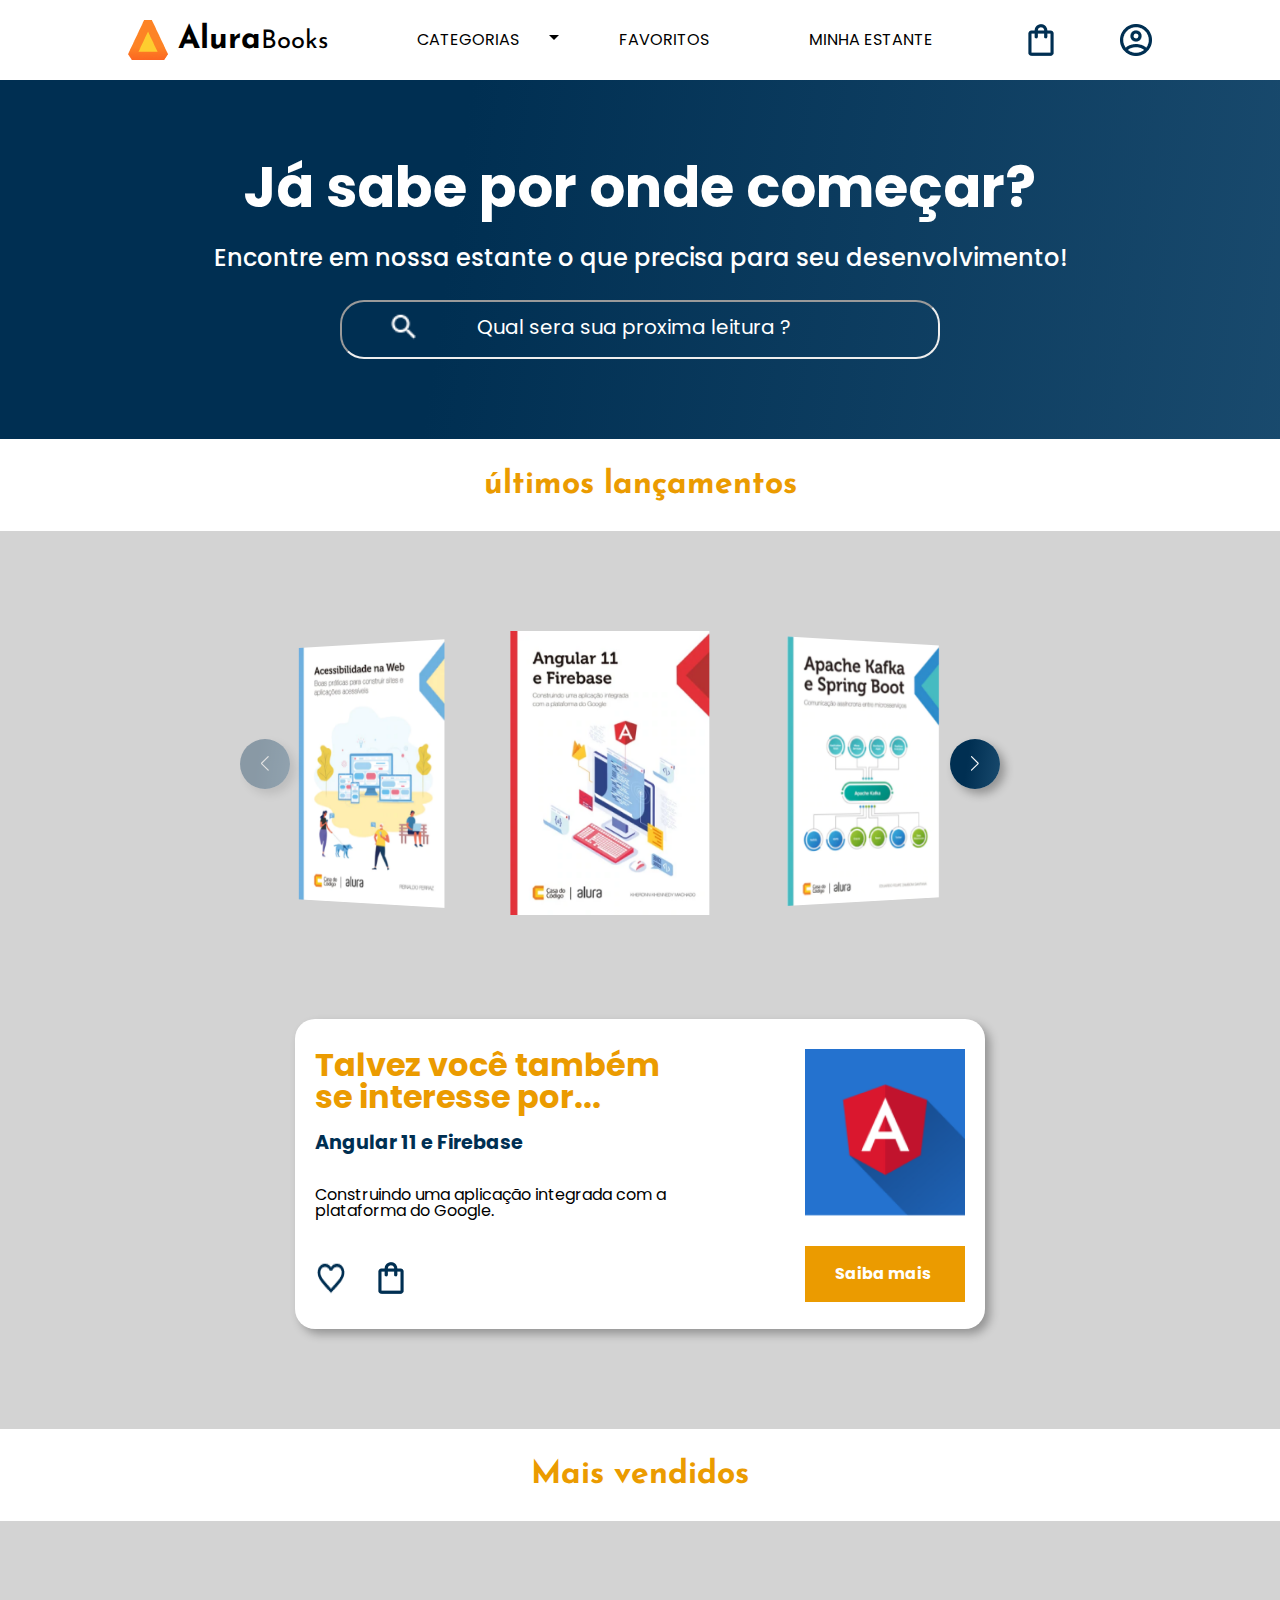
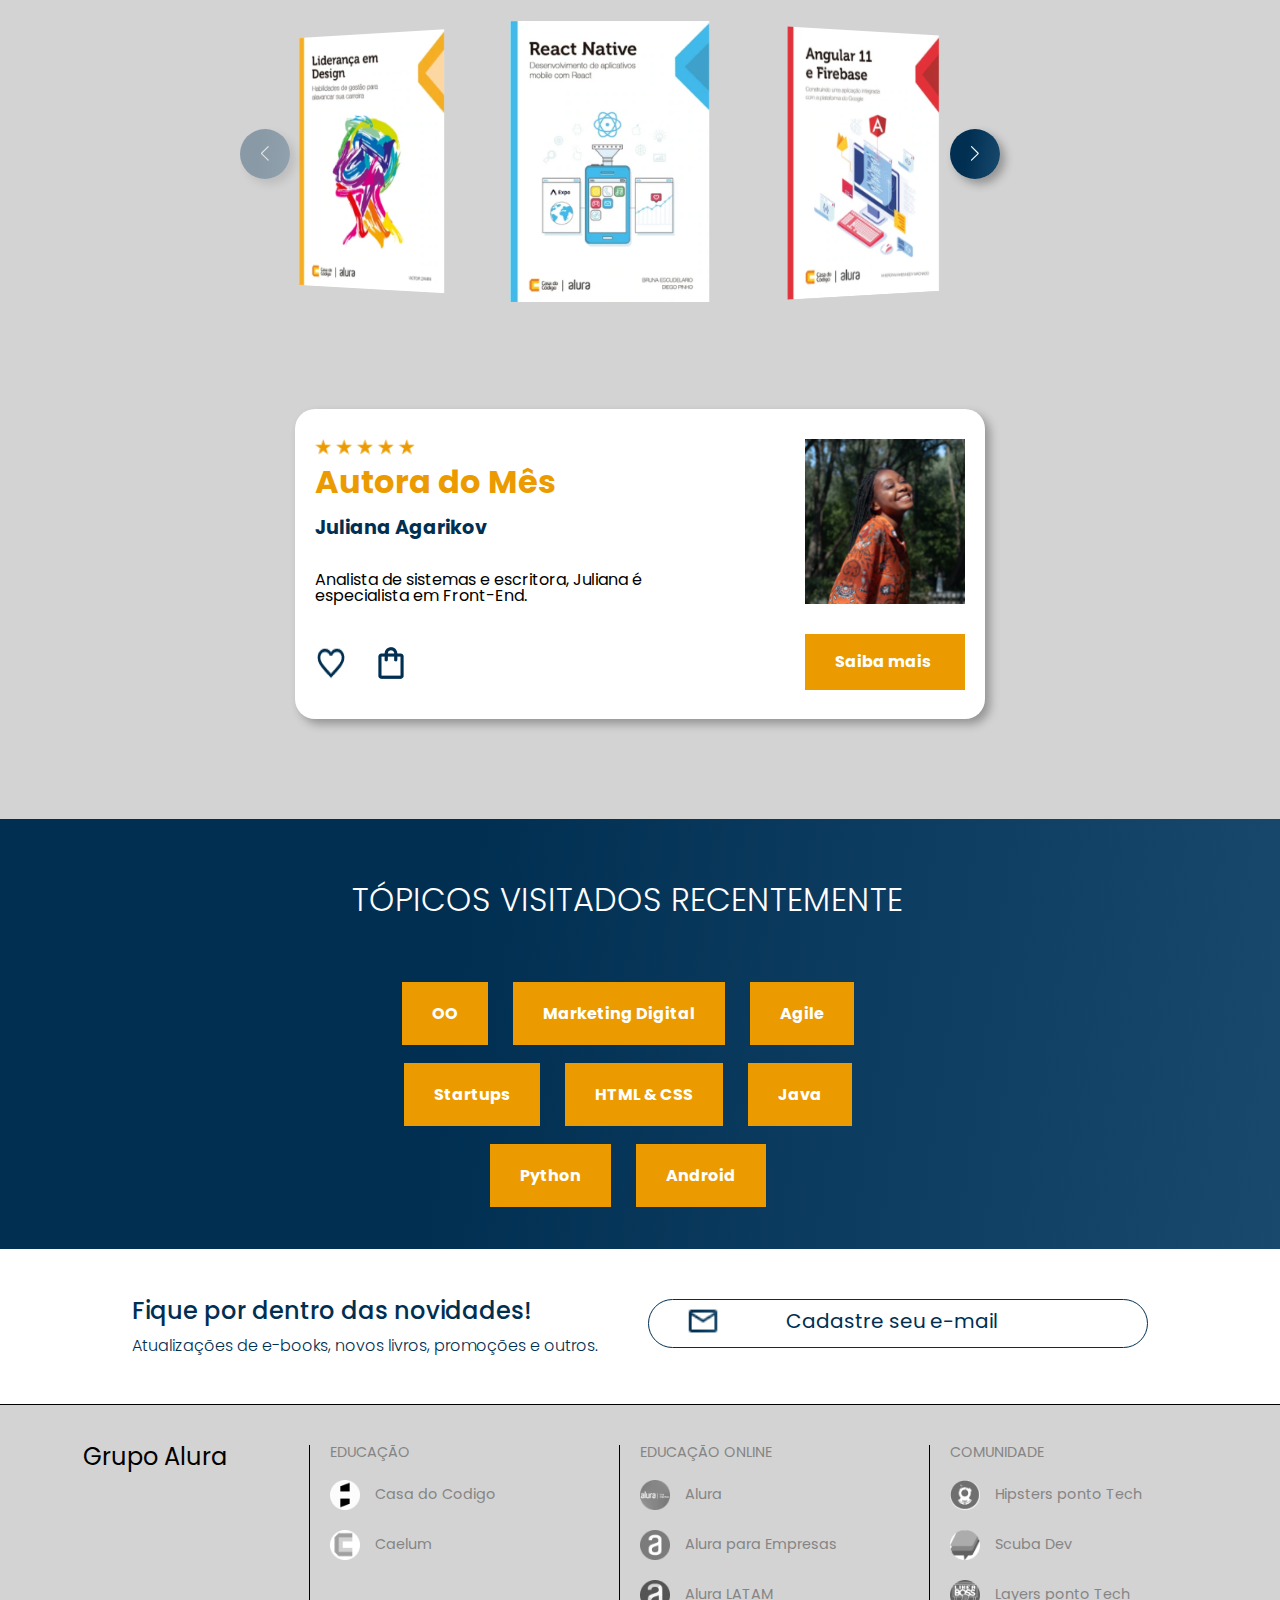
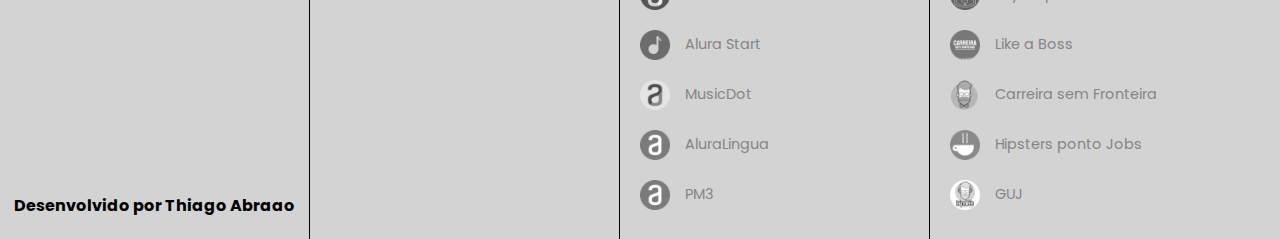
==== commit dc6d3b70: "teste" ====
--- a/index.html
+++ b/index.html
@@ -160,7 +160,7 @@
     
     <section class="cabecalho__parte3" >
 
-        <div class="cabecalho__parte3__compras cabecalho__parte3__conjunto" >
+        <div class="cabecalho__parte3__compras__cabecalho__parte3__conjunto">
 
             <img class="cabecalho__parte3__icone"
 
@@ -176,18 +176,18 @@
 
         </div>
 
-        <div class="cabecalho__parte3__perfil cabecalho__parte3__conjunto">
+        <div class="cabecalho__parte3__compras__cabecalho__parte3__conjunto">
 
             <img class="cabecalho__parte3__icone"
 
-                src="./IMAGENS/Imagens--Codigo/Icones/icone_perfil.png" alt="icone do perfil"
-            
-            >
-            
+                src="./IMAGENS/Imagens--Codigo/Icones/icone_perfil.png" alt="icone de carrinho de compras"
+            
+            >  
+
             <p class="cabecalho__parte3__nome__icone">
 
-                Meu perfil 
-                
+                Meu Perfil
+
             </p>
 
         </div>
@@ -580,7 +580,7 @@
 
     <footer class="conteudo__principal__rodape">
 
-        <section class="conteudo__principal__rodape__secao">
+        <section class="conteudo__principal__rodape__secao conteiner__cor">
 
             <h4 class="conteudo__principal__rodape__secao__titulo__Alura">
                
@@ -605,17 +605,39 @@
             
             </h4>
 
-            <img class="conteudo__principal__rodape__secao__imagem"
-
-                src="./IMAGENS/Imagens--Codigo/Grupo Alura/Educação/Frame 126.png" alt="Foto do Grupoo Alura"
-                    
-            > 
-
-            <img class="conteudo__principal__rodape__secao__imagem"
-
-                src="./IMAGENS/Imagens--Codigo/Grupo Alura/Educação/Frame 127.png" alt="Foto do Grupoo Alura"
-                    
-            > 
+            <div class="conteudo__principal__rodape__secao__div">
+
+                <img class="conteudo__principal__rodape__secao__imagem"
+
+                    src="./IMAGENS/Imagens--Codigo/Grupo Alura/Educação/Ellipse 9.png" alt="Foto do Grupoo Alura"
+                    
+                    
+                > 
+
+                <h5 class="conteudo__principal__rodape__secao__imagem__titulo">
+                
+                    Casa do Codigo
+                
+                </h5>
+
+            </div>    
+
+            <div class="conteudo__principal__rodape__secao__div">
+
+                <img class="conteudo__principal__rodape__secao__imagem"
+
+                    src="./IMAGENS/Imagens--Codigo/Grupo Alura/Educação/Ellipse 9 (1).png" alt="Foto do Grupoo Alura"
+                    
+                    
+                > 
+
+                <h5 class="conteudo__principal__rodape__secao__imagem__titulo">
+                
+                    Caelum
+                
+                </h5>
+
+            </div> 
 
         </section>
 
@@ -627,51 +649,122 @@
             
             </h4>
 
-            <img class="conteudo__principal__rodape__secao__imagem"
-
-                src="./IMAGENS/Imagens--Codigo/Grupo Alura/Educação Online/Frame 126.png" alt="Foto do Grupoo Alura"
-                    
-            > 
-
-            <img class="conteudo__principal__rodape__secao__imagem"
-
-                src="./IMAGENS/Imagens--Codigo/Grupo Alura/Educação Online/Frame 127.png" alt="Foto do Grupoo Alura"
-                    
-            > 
-
-            <img class="conteudo__principal__rodape__secao__imagem"
-
-                src="./IMAGENS/Imagens--Codigo/Grupo Alura/Educação Online/Frame 128.png" alt="Foto do Grupoo Alura"
-                    
-            > 
-
-            <img class="conteudo__principal__rodape__secao__imagem"
-
-                src="./IMAGENS/Imagens--Codigo/Grupo Alura/Educação Online/Frame 129.png" alt="Foto do Grupoo Alura"
-                    
-            > 
-
-            <img class="conteudo__principal__rodape__secao__imagem"
-
-                src="./IMAGENS/Imagens--Codigo/Grupo Alura/Educação Online/Frame 130.png" alt="Foto do Grupoo Alura"
-                    
-            > 
-
-            <img class="conteudo__principal__rodape__secao__imagem"
-
-                src="./IMAGENS/Imagens--Codigo/Grupo Alura/Educação Online/Frame 131.png" alt="Foto do Grupoo Alura"
-                    
-            > 
-
-            <img class="conteudo__principal__rodape__secao__imagem"
-
-                src="./IMAGENS/Imagens--Codigo/Grupo Alura/Educação Online/Frame 132.png" alt="Foto do Grupoo Alura"
-               
-            > 
+
+            <div class="conteudo__principal__rodape__secao__div">
+
+                <img class="conteudo__principal__rodape__secao__imagem"
+
+                    src="./IMAGENS/Imagens--Codigo/Grupo Alura/Educação Online/Ellipse 9 (1).png" alt="Foto do Grupoo Alura"
+                        
+                > 
+
+                <h5 class="conteudo__principal__rodape__secao__imagem__titulo">
+                
+                    Alura
+                
+                </h5>
+
+            </div>
+
+            <div class="conteudo__principal__rodape__secao__div">
+
+                <img class="conteudo__principal__rodape__secao__imagem"
+
+                    src="./IMAGENS/Imagens--Codigo/Grupo Alura/Educação Online/Ellipse 9 (2).png" alt="Foto do Grupoo Alura"
+                        
+                > 
+
+                <h5 class="conteudo__principal__rodape__secao__imagem__titulo">
+                
+                    Alura para Empresas 
+                
+                </h5>
+            
+            </div>   
+            
+            <div class="conteudo__principal__rodape__secao__div">
+
+                <img class="conteudo__principal__rodape__secao__imagem"
+
+                    src="./IMAGENS/Imagens--Codigo/Grupo Alura/Educação Online/Ellipse 9 (3).png" alt="Foto do Grupoo Alura"
+                        
+                > 
+
+                <h5 class="conteudo__principal__rodape__secao__imagem__titulo">
+                
+                    Alura LATAM 
+                
+                </h5>
+
+            </div>  
+            
+            <div class="conteudo__principal__rodape__secao__div">
+
+                <img class="conteudo__principal__rodape__secao__imagem"
+
+                    src="./IMAGENS/Imagens--Codigo/Grupo Alura/Educação Online/Ellipse 9 (4).png" alt="Foto do Grupoo Alura"
+                        
+                > 
+
+                <h5 class="conteudo__principal__rodape__secao__imagem__titulo">
+                
+                    Alura Start
+                
+                </h5>
+             
+            </div>
+
+            <div class="conteudo__principal__rodape__secao__div">
+
+                <img class="conteudo__principal__rodape__secao__imagem"
+
+                    src="./IMAGENS/Imagens--Codigo/Grupo Alura/Educação Online/Ellipse 9 (5).png" alt="Foto do Grupoo Alura"
+                        
+                > 
+
+                <h5 class="conteudo__principal__rodape__secao__imagem__titulo">
+                
+                    MusicDot
+                
+                </h5>
+
+            </div>    
+
+            <div class="conteudo__principal__rodape__secao__div">
+
+                <img class="conteudo__principal__rodape__secao__imagem"
+
+                    src="./IMAGENS/Imagens--Codigo/Grupo Alura/Educação Online/Ellipse 9.png" alt="Foto do Grupoo Alura"
+                        
+                >
+
+                <h5 class="conteudo__principal__rodape__secao__imagem__titulo">
+                
+                    AluraLingua
+                
+                </h5>
+                
+            </div>  
+            
+            <div class="conteudo__principal__rodape__secao__div">
+
+                <img class="conteudo__principal__rodape__secao__imagem"
+
+                    src="./IMAGENS/Imagens--Codigo/Grupo Alura/Educação Online/Ellipse 9.png" alt="Foto do Grupoo Alura"
+                
+                > 
+
+                <h5 class="conteudo__principal__rodape__secao__imagem__titulo">
+                
+                    PM3
+                
+                </h5>
+
+            </div>    
 
         </section>
 
-        <section class="conteudo__principal__rodape__secao">
+        <section class="conteudo__principal__rodape__secao sem__borda">
 
             <h4 class="conteudo__principal__rodape__secao__titulo">
                
@@ -679,47 +772,118 @@
             
             </h4>
 
-            <img class="conteudo__principal__rodape__secao__imagem"
-
-                src="./IMAGENS/Imagens--Codigo/Grupo Alura/Comunidade/Frame 126.png" alt="Foto do Grupoo Alura"
-                    
-            > 
-
-            <img class="conteudo__principal__rodape__secao__imagem"
-
-                src="./IMAGENS/Imagens--Codigo/Grupo Alura/Comunidade/Frame 127.png" alt="Foto do Grupoo Alura"
-                    
-            > 
-
-            <img class="conteudo__principal__rodape__secao__imagem"
-
-                src="./IMAGENS/Imagens--Codigo/Grupo Alura/Comunidade/Frame 128.png" alt="Foto do Grupoo Alura"
-                    
-            > 
-
-            <img class="conteudo__principal__rodape__secao__imagem"
-
-                src="./IMAGENS/Imagens--Codigo/Grupo Alura/Comunidade/Frame 129.png" alt="Foto do Grupoo Alura"
-                    
-            > 
-
-            <img class="conteudo__principal__rodape__secao__imagem"
-
-                src="./IMAGENS/Imagens--Codigo/Grupo Alura/Comunidade/Frame 130.png" alt="Foto do Grupoo Alura"
-                    
-            > 
-
-            <img class="conteudo__principal__rodape__secao__imagem"
-
-                src="./IMAGENS/Imagens--Codigo/Grupo Alura/Comunidade/Frame 131.png" alt="Foto do Grupoo Alura"
-                    
-            > 
-
-            <img class="conteudo__principal__rodape__secao__imagem"
-
-                src="./IMAGENS/Imagens--Codigo/Grupo Alura/Comunidade/Frame 132.png" alt="Foto do Grupoo Alura"
-               
-            > 
+            <div class="conteudo__principal__rodape__secao__div">
+
+                <img class="conteudo__principal__rodape__secao__imagem"
+
+                    src="./IMAGENS/Imagens--Codigo/Grupo Alura/Comunidade/Ellipse 9 (1).png" alt="Foto do Grupoo Alura"
+                        
+                > 
+
+                <h5 class="conteudo__principal__rodape__secao__imagem__titulo">
+                
+                    Hipsters ponto Tech
+                
+                </h5>
+
+
+            </div>
+
+            <div class="conteudo__principal__rodape__secao__div">
+
+                <img class="conteudo__principal__rodape__secao__imagem"
+
+                    src="./IMAGENS/Imagens--Codigo/Grupo Alura/Comunidade/Ellipse 9 (2).png" alt="Foto do Grupoo Alura"
+                        
+                > 
+
+                <h5 class="conteudo__principal__rodape__secao__imagem__titulo">
+                
+                    Scuba Dev
+                
+                </h5>
+
+            </div>    
+
+            <div class="conteudo__principal__rodape__secao__div">
+
+                <img class="conteudo__principal__rodape__secao__imagem"
+
+                    src="./IMAGENS/Imagens--Codigo/Grupo Alura/Comunidade/Ellipse 9 (3).png" alt="Foto do Grupoo Alura"
+                        
+                > 
+
+                <h5 class="conteudo__principal__rodape__secao__imagem__titulo">
+                
+                    Layers ponto Tech
+                
+                </h5>
+
+            </div>    
+
+            <div class="conteudo__principal__rodape__secao__div">    
+
+                <img class="conteudo__principal__rodape__secao__imagem"
+
+                    src="./IMAGENS/Imagens--Codigo/Grupo Alura/Comunidade/Ellipse 9 (4).png" alt="Foto do Grupoo Alura"
+                        
+                >
+
+                <h5 class="conteudo__principal__rodape__secao__imagem__titulo">
+                
+                    Like a Boss
+                
+                </h5>
+
+            </div>    
+                
+            <div class="conteudo__principal__rodape__secao__div">    
+
+                <img class="conteudo__principal__rodape__secao__imagem"
+
+                    src="./IMAGENS/Imagens--Codigo/Grupo Alura/Comunidade/Ellipse 9 (5).png" alt="Foto do Grupoo Alura"
+                        
+                >
+                
+                <h5 class="conteudo__principal__rodape__secao__imagem__titulo">
+                
+                    Carreira sem Fronteira
+                
+                </h5>
+
+            </div>    
+
+            <div class="conteudo__principal__rodape__secao__div">    
+
+                <img class="conteudo__principal__rodape__secao__imagem"
+
+                    src="./IMAGENS/Imagens--Codigo/Grupo Alura/Comunidade/Ellipse 9 (6).png" alt="Foto do Grupoo Alura"
+                        
+                > 
+
+                <h5 class="conteudo__principal__rodape__secao__imagem__titulo">
+                
+                    Hipsters ponto Jobs
+                
+                </h5>
+
+            </div>    
+
+            <div class="conteudo__principal__rodape__secao__div">    
+
+                <img class="conteudo__principal__rodape__secao__imagem"
+
+                    src="./IMAGENS/Imagens--Codigo/Grupo Alura/Comunidade/Ellipse 9.png" alt="Foto do Grupoo Alura"
+                
+                > 
+
+                <h5 class="conteudo__principal__rodape__secao__imagem__titulo">
+                
+                    GUJ
+                
+                </h5>
+
+            </div>    
 
         </section>  
 
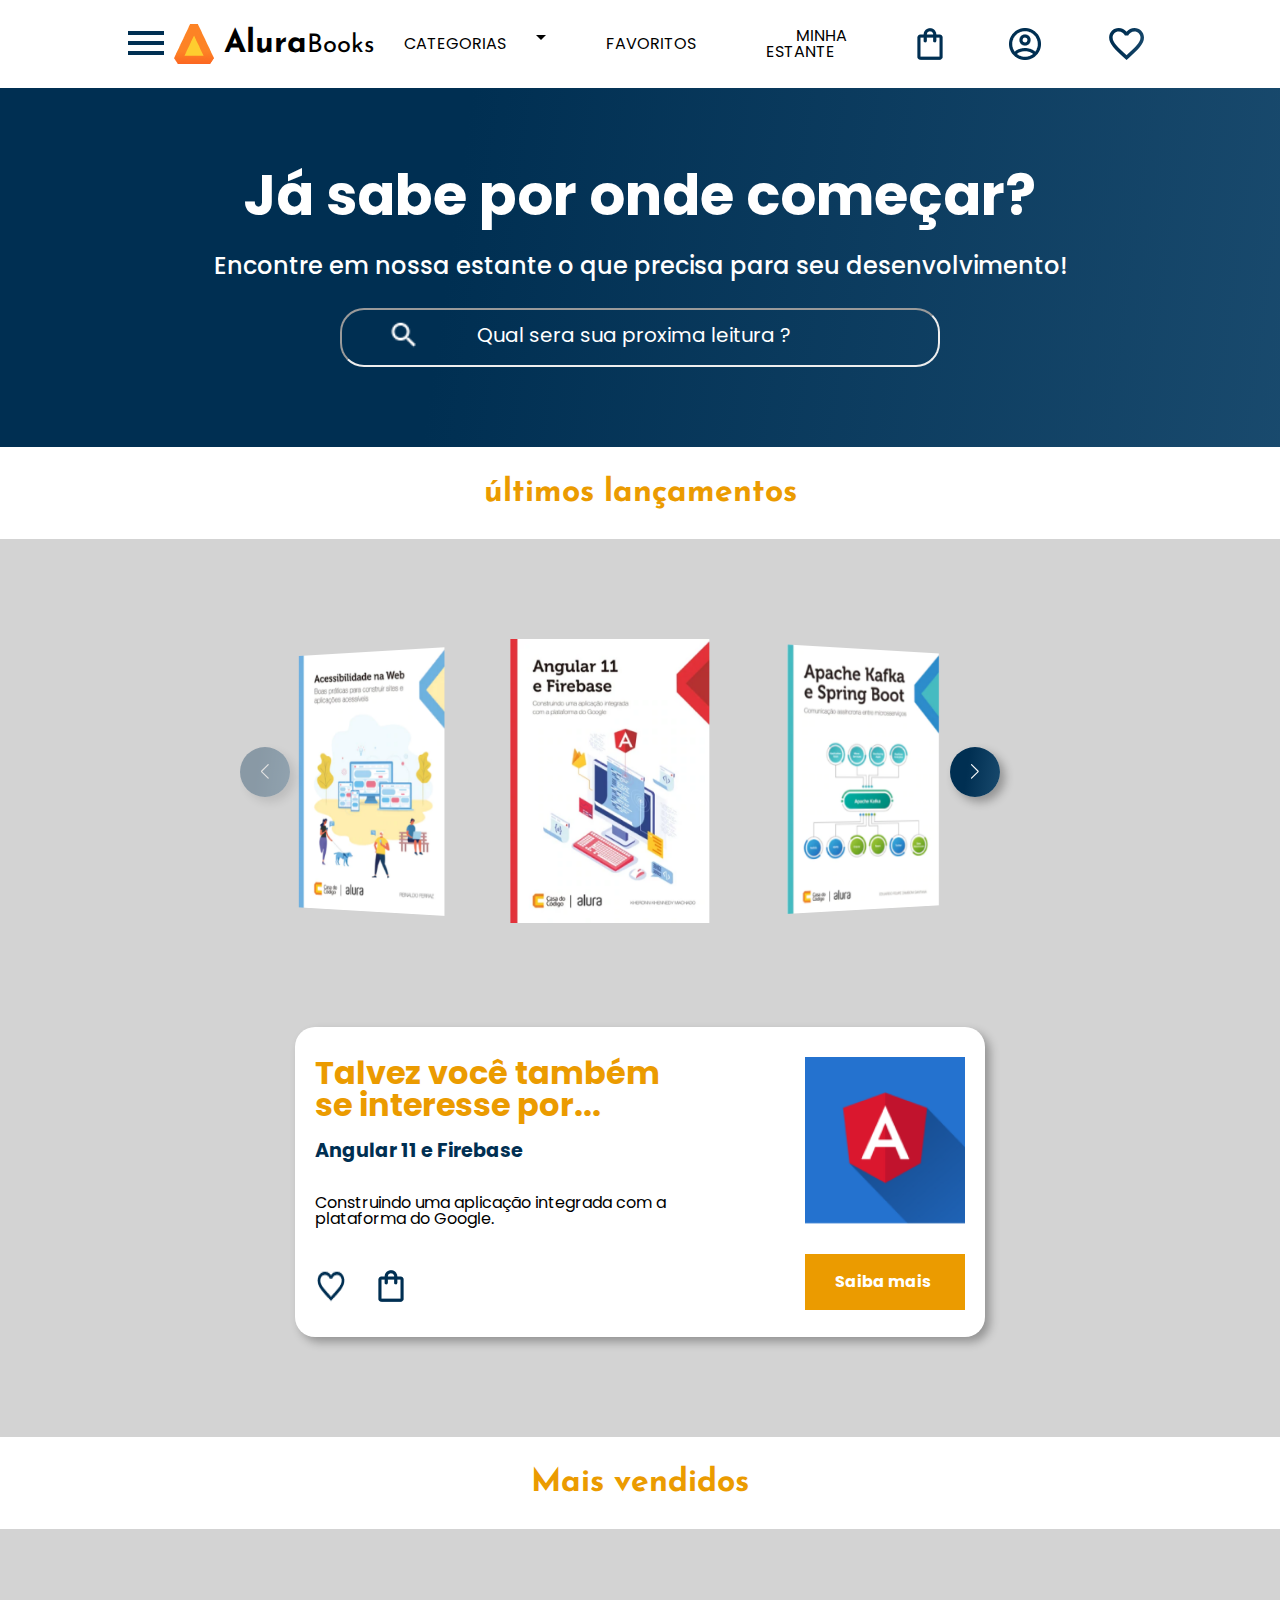
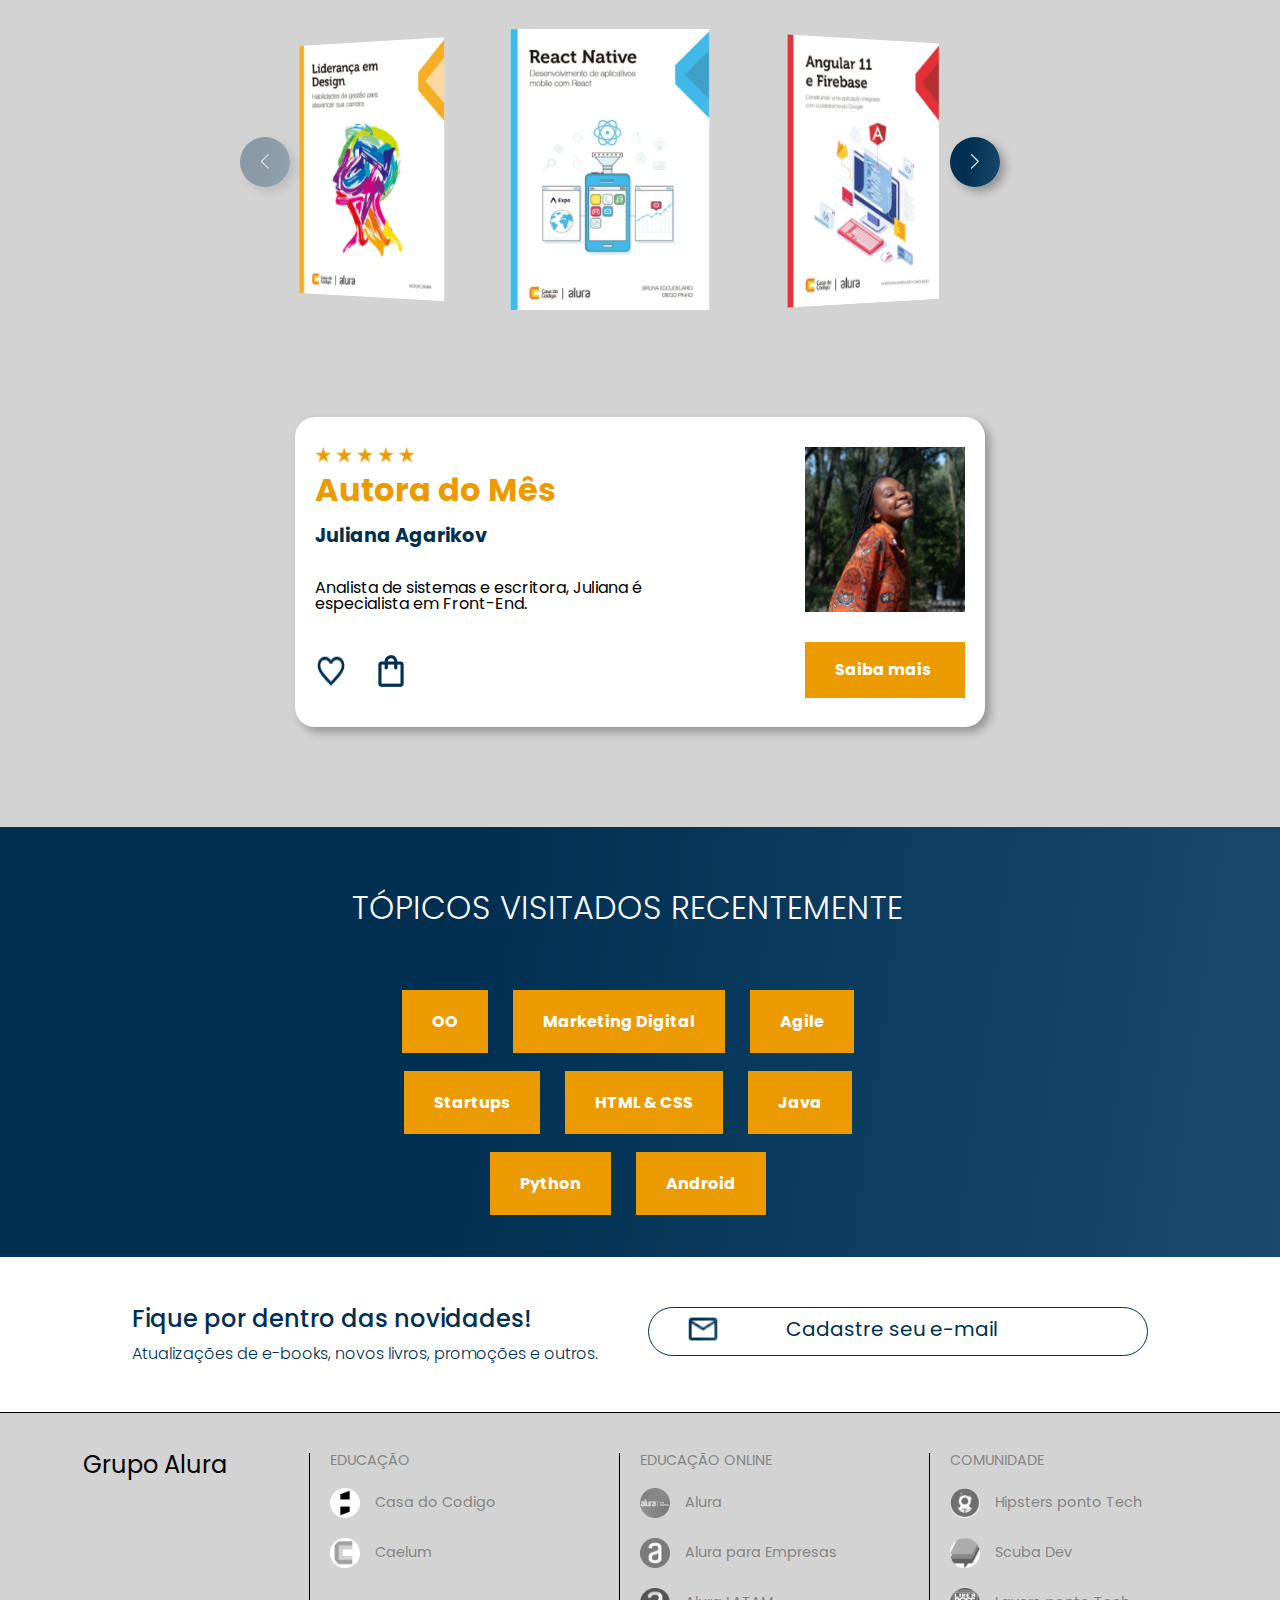
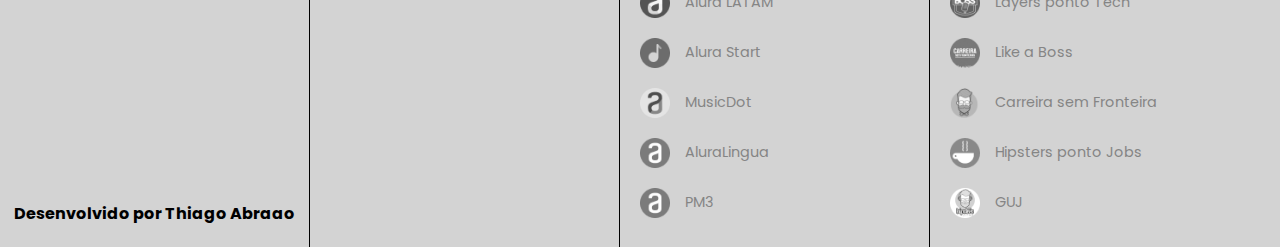
==== commit 53fac688: "teste.2" ====
--- a/index.html
+++ b/index.html
@@ -47,6 +47,17 @@
 
         <section class="cabecalho__parte1">
 
+            <input type="checkbox" id="menu" class="checkbox__botao">
+            <label for="menu" class="cabecalho__parte2__navegacao__icone__expande">
+                            
+                <img class="cabecalho__parte1__icone__hamburguer"
+
+                    src="./IMAGENS/Imagens--Codigo/Icones/Menu.png" alt="icone de menu"
+            
+                >  
+
+            </label>
+
             <img class="cabecalho__parte1__icone"
 
                 src="./IMAGENS/Imagens--Codigo/Icones/Logo.png" alt="icone do site"
@@ -189,6 +200,16 @@
                 Meu Perfil
 
             </p>
+
+        </div>
+
+        <div class="cabecalho__parte3__compras__cabecalho__parte3__conjunto">
+
+            <img class="cabecalho__parte3__icone"
+
+                src="./IMAGENS/Imagens--Codigo/Icones/Favoritos (1).svg" alt="icone de carrinho de compras"
+            
+            >  
 
         </div>
 
@@ -580,7 +601,7 @@
 
     <footer class="conteudo__principal__rodape">
 
-        <section class="conteudo__principal__rodape__secao conteiner__cor">
+        <section class="conteudo__principal__rodape__secao__diferente conteiner__cor">
 
             <h4 class="conteudo__principal__rodape__secao__titulo__Alura">
                
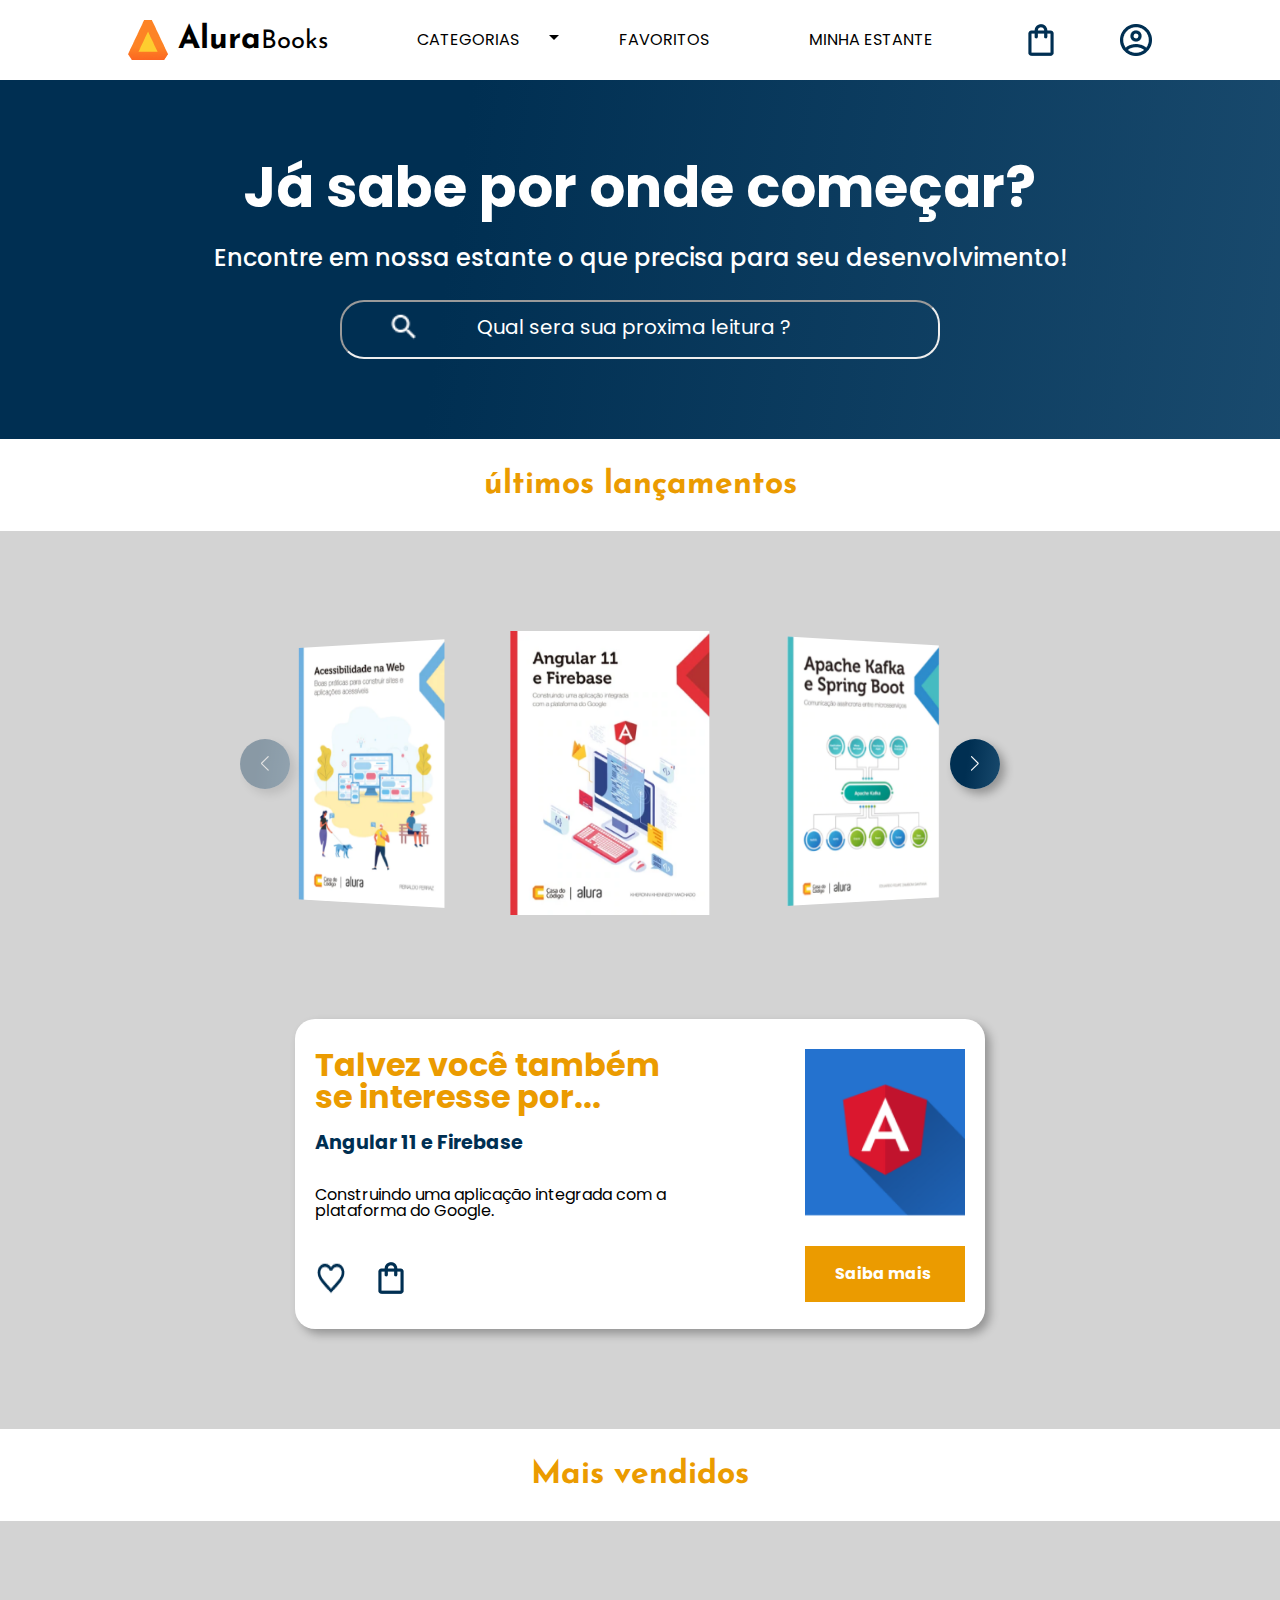
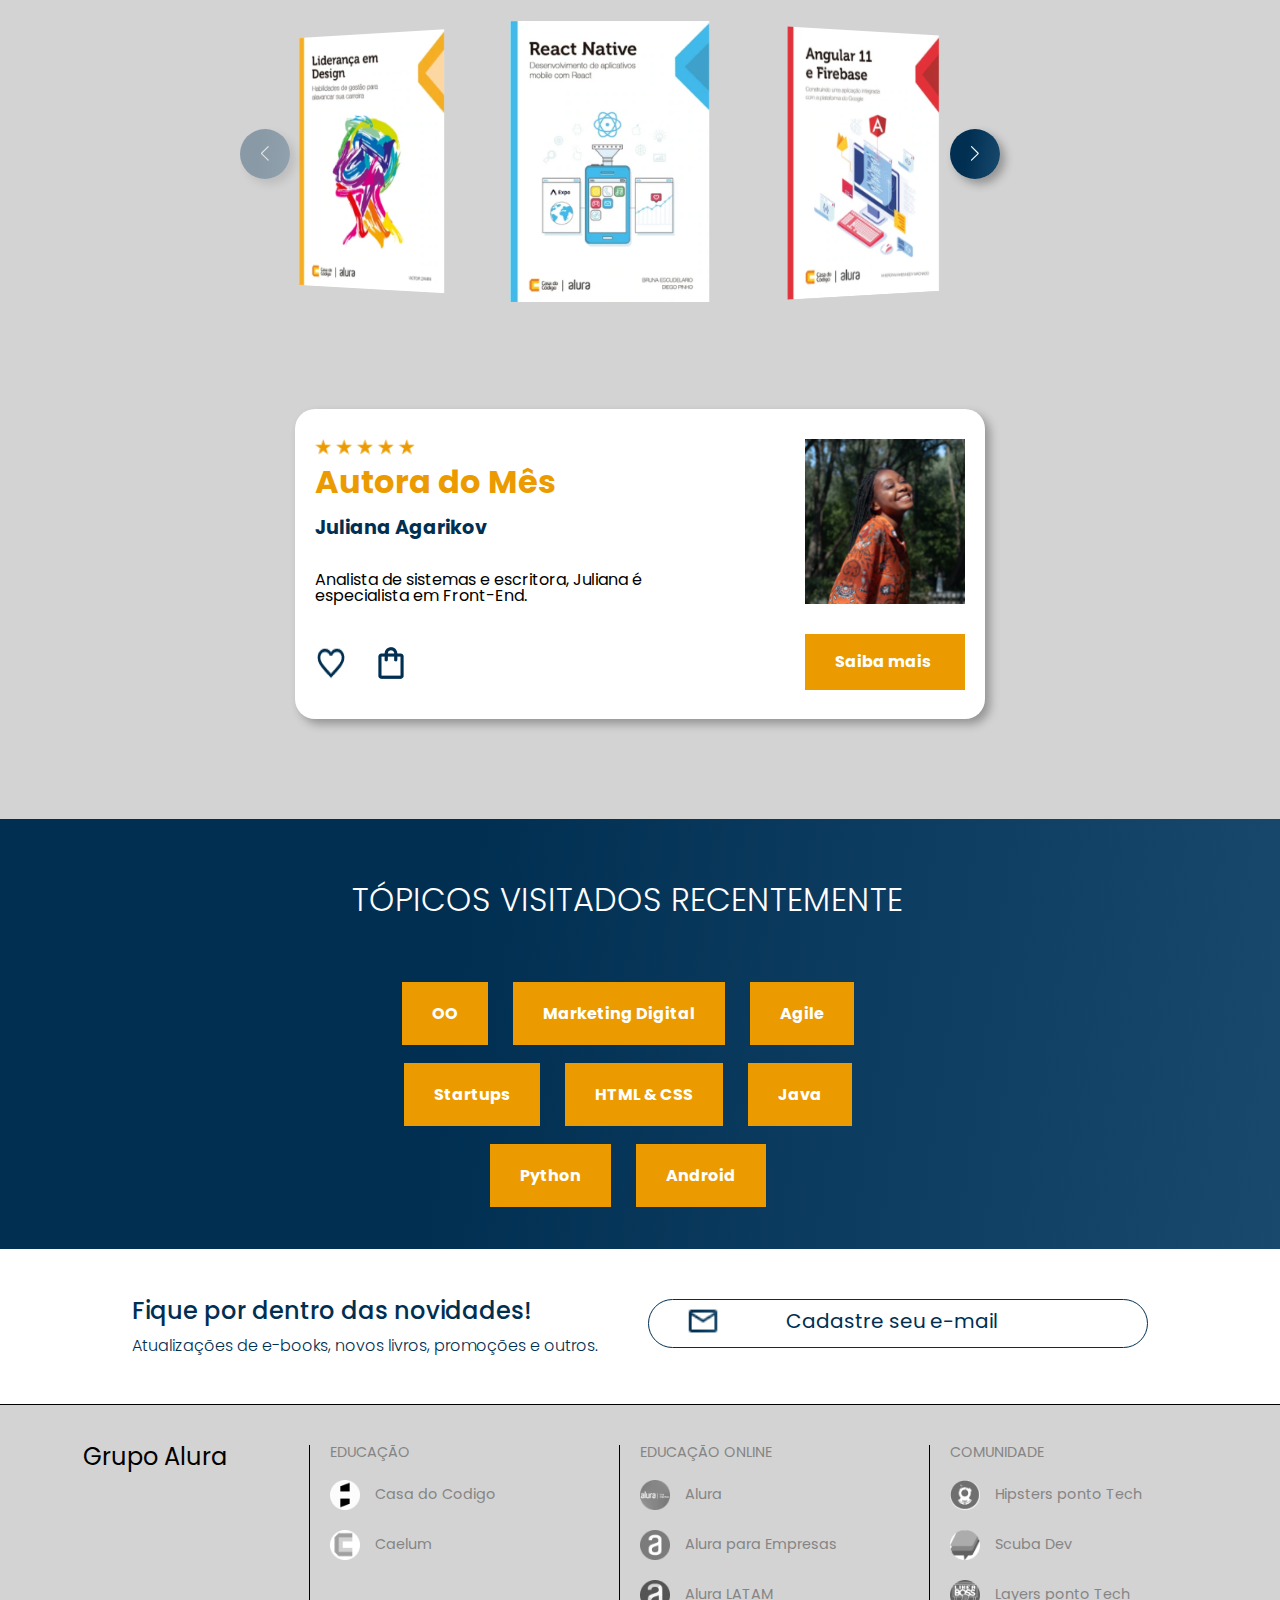
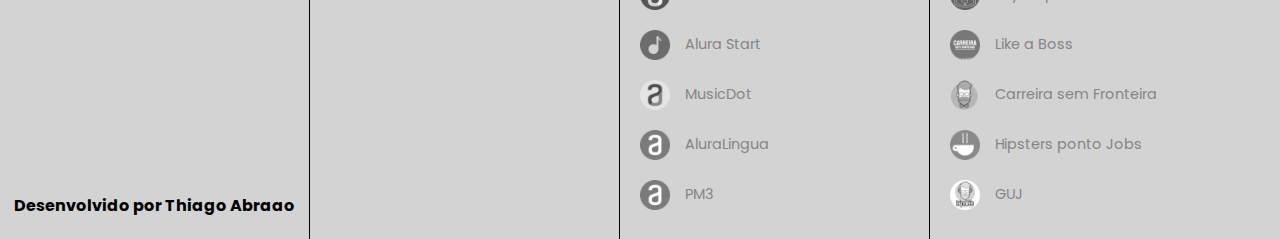
==== commit 74e023f2: "1.0v" ====
--- a/index.html
+++ b/index.html
@@ -47,17 +47,6 @@
 
         <section class="cabecalho__parte1">
 
-            <input type="checkbox" id="menu" class="checkbox__botao">
-            <label for="menu" class="cabecalho__parte2__navegacao__icone__expande">
-                            
-                <img class="cabecalho__parte1__icone__hamburguer"
-
-                    src="./IMAGENS/Imagens--Codigo/Icones/Menu.png" alt="icone de menu"
-            
-                >  
-
-            </label>
-
             <img class="cabecalho__parte1__icone"
 
                 src="./IMAGENS/Imagens--Codigo/Icones/Logo.png" alt="icone do site"
@@ -200,16 +189,6 @@
                 Meu Perfil
 
             </p>
-
-        </div>
-
-        <div class="cabecalho__parte3__compras__cabecalho__parte3__conjunto">
-
-            <img class="cabecalho__parte3__icone"
-
-                src="./IMAGENS/Imagens--Codigo/Icones/Favoritos (1).svg" alt="icone de carrinho de compras"
-            
-            >  
 
         </div>
 
